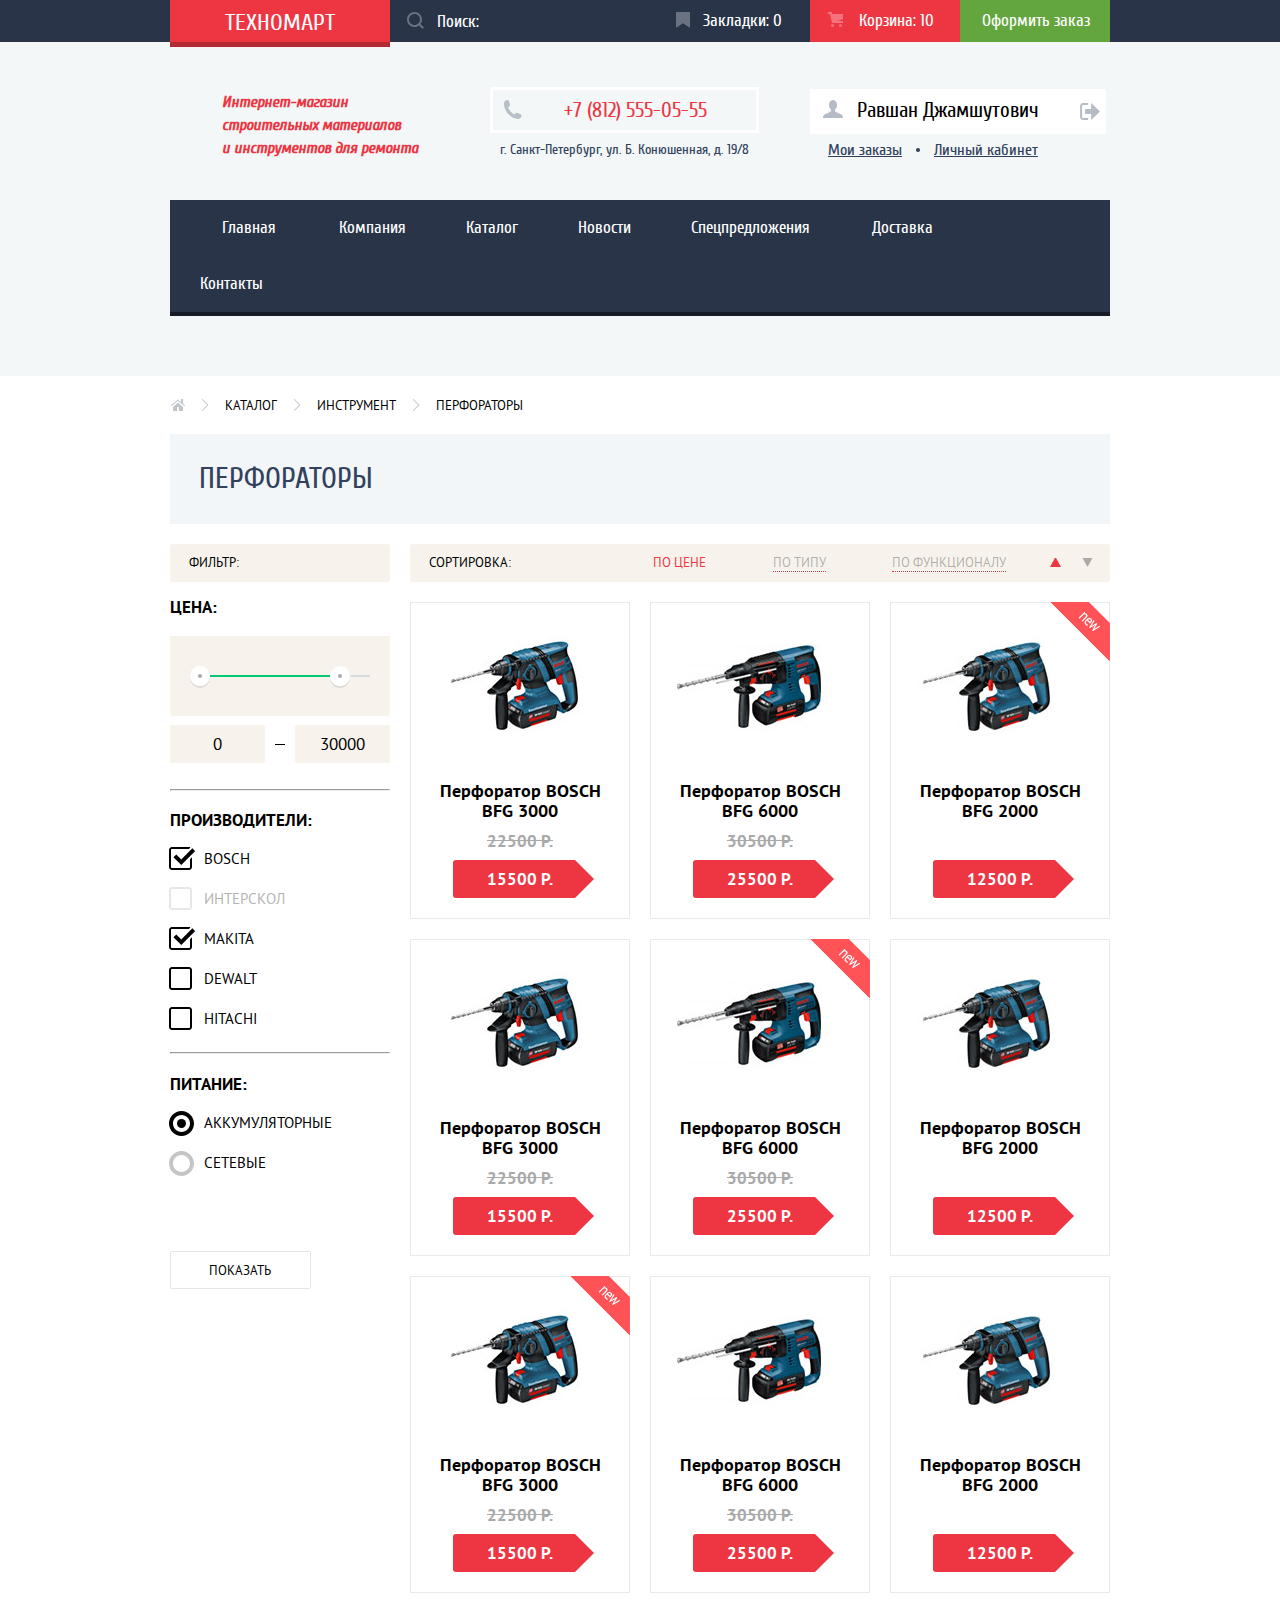
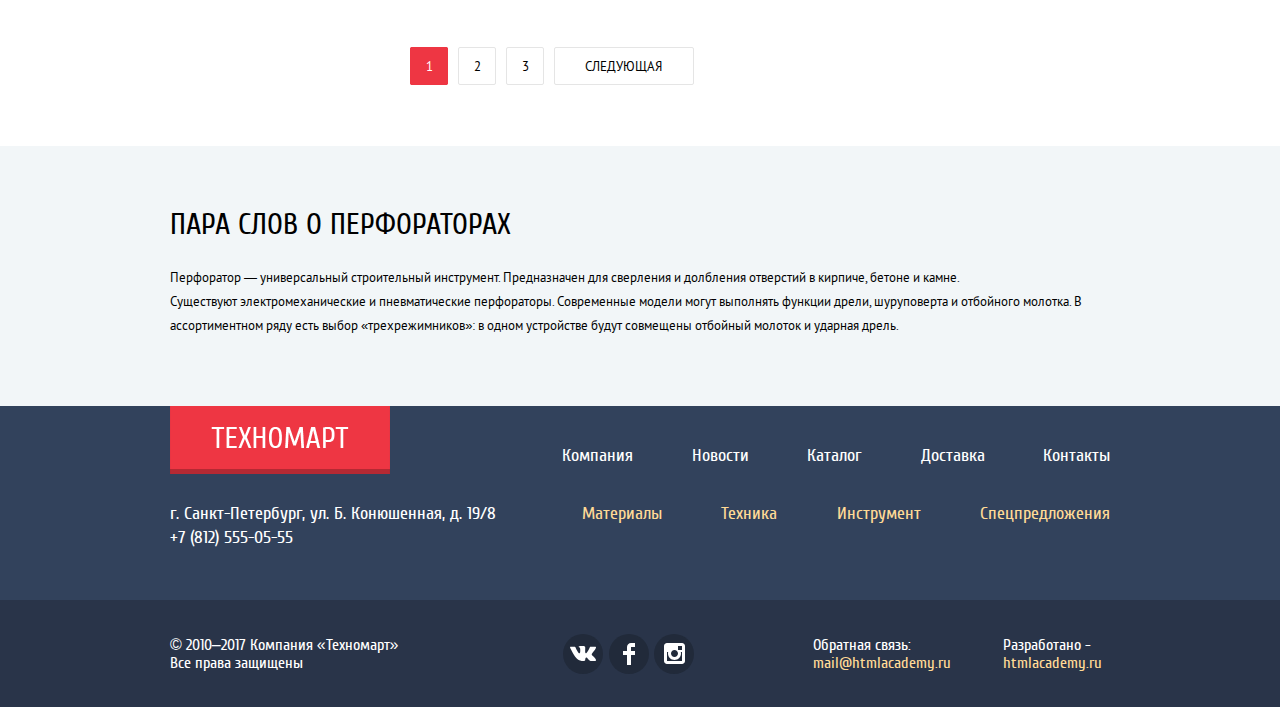
==== catalog.html @ 49e901de "Fonts" ====
<!DOCTYPE html>
<html lang="ru">
<head>
  <meta charset="utf-8">
  <title>HTML Academy: Техномарт</title>
  <!--<link href="https://fonts.googleapis.com/css?family=Cuprum:400,400i,700|PT+Sans:400,700&amp;subset=cyrillic" rel="stylesheet">-->
  <link rel="stylesheet" href="css/normalize.css">
  <link rel="stylesheet" href="css/style.css">
</head>
<body>
  <header class="main-header main-header-catalog">
    <div class="header-top">
      <div class="container">
        <div class="logo-search-block">
          <a href="index.html" class="main-header-logo"><p>Техномарт</p></a>
          <form class="search" action="https://echo.htmlacademy.ru" method="get">
            <input type="search" id="search-field" name="search-field" placeholder="Поиск:">
          </form>
        </div>
        <ul class="header-top-right-side">
          <li><a class="header-favorite header-favorite-catalog" href="#">Закладки: 0</a></li>
          <li><a class="header-cart header-cart-catalog" href="#">Корзина: 10</a></li>
          <li><a class="header-order" href="#">Оформить заказ</a></li>
        </ul>
      </div>
    </div>
    <div class="header-middle">
      <h1>Интернет-магазин<br> строительных материалов<br> и инструментов для ремонта</h1>
      <div class="contacts contacts-catalog">
        <p class="phone-number"><a href="tel:+78125550555" title="Позвонить нам">+7 (812) 555-05-55</a></p>
        <p class="adress">г. Санкт-Петербург, ул. Б. Конюшенная, д. 19/8</p>
      </div>
      <div class="authorized-user-name">
        <p class="user-name">
          <a href="#">Равшан Джамшутович</a>
          <a href="#" class="user-exit" aria-label="Выход"></a>
        </p>
        <ul class="user-navigation-catalog">
          <li class="my-orders"><a href="#">Мои заказы</a></li>
          <li class="personal-account"><a href="#">Личный кабинет</a></li>
        </ul>
      </div>
    </div>
    <nav class="main-navigation">
      <ul class="site-navigation">
        <li><a href="#">Главная</a></li>
        <li><a href="#">Компания</a></li>
        <li><a href="#">Каталог</a></li>
        <li><a href="#">Новости</a></li>
        <li><a href="#">Спецпредложения</a></li>
        <li><a href="#">Доставка</a></li>
        <li><a href="#">Контакты</a></li>
      </ul>
    </nav>
  </header>
  <main>
    <div class="container">
      <ul class="breadcrumbs">
        <li class="breadcrumb-item"><a class="breadcrumb-main" href="index.html" aria-label="Главная страница"></a></li>
        <li class="breadcrumb-item"><a href="#">Каталог</a></li>
        <li class="breadcrumb-item"><a href="#">Инструмент</a></li>
        <li class="breadcrumb-current">Перфораторы</li>
      </ul>
      <div class="catalog-header">
        <h2 class="h2-catalog">Перфораторы</h2>
      </div>
      <div class="catalog-columns">
        <section class="filters">
          <div class="h3-filter">
            <h3>Фильтр:</h3>
          </div>
          <form class="filter" method="get" action="https://echo.htmlacademy.ru">
            <fieldset class="price">
              <legend class="price-legend">Цена:</legend>
              <div class="price-range">
                <div class="round-button left-round-button"></div>
                <div class="green-line"></div>
                <div class="round-button right-round-button"></div>
                <div class="grey-line"></div>
              </div>
              <div class="min-max-numbers">
                <div class="min-value"><input type="number" value="0"></div>
                <div class="dash"></div>
                <div class="max-value"><input type="number" value="30000"></div>
              </div>
            </fieldset>
            <hr>
            <fieldset class="producers-filter">
              <legend class="producers-legend">Производители:</legend>
              <ul>
                <li class="filter-option">
                  <input class="visually-hidden filter-input filter-input-checkbox" type="checkbox" name="bosch" id="filter-bosch" checked>
                  <label for="filter-bosch">BOSCH</label>
                </li>
                <li class="filter-option">
                  <input class="visually-hidden filter-input filter-input-checkbox" type="checkbox" name="interskol" id="filter-interskol" disabled>
                  <label for="filter-interskol">ИНТЕРСКОЛ</label>
                </li>
                <li class="filter-option">
                  <input class="visually-hidden filter-input filter-input-checkbox" type="checkbox" name="makita" id="filter-makita" checked>
                  <label for="filter-makita">MAKIta</label>
                </li>
                <li class="filter-option">
                  <input class="visually-hidden filter-input filter-input-checkbox" type="checkbox" name="dewalt" id="filter-dewalt">
                  <label for="filter-dewalt">Dewalt</label>
                </li>
                <li class="filter-option">
                  <input class="visually-hidden filter-input filter-input-checkbox" type="checkbox" name="hitachi" id="filter-hitachi">
                  <label for="filter-hitachi">Hitachi</label>
                </li>
              </ul>
            </fieldset>
            <hr>
            <fieldset class="charging-type">
              <legend class="charging-legend">Питание:</legend>
              <ul>
                <li class="filter-option">
                  <input class="visually-hidden filter-input filter-input-radio" type="radio" name="charging-type-group" value="accumulator" id="filter-accumulator" checked>
                  <label for="filter-accumulator">Аккумуляторные</label>
                </li>
                <li class="filter-option">
                  <input class="visually-hidden filter-input filter-input-radio" type="radio" name="charging-type-group" value="electronetwork" id="filter-electronetwork">
                  <label for="filter-electronetwork">Сетевые</label>
                </li>
              </ul>
            </fieldset>
            <button type="submit" class="filter-button">Показать</button>
          </form>
        </section>
        <section class="catalog-catalog">
          <h2 class="visually-hidden">Каталог перфораторов</h2>
          <div class="sort">
            <p>Сортировка:</p>
            <ul class="sort-list">
              <li class="red"><a href=""> По цене</a></li>
              <li class="underline type"><a href="">По типу</a></li>
              <li class="underline"><a href="">По функционалу</a></li>
            </ul>
            <ul class="dir-icons">
              <li><a class="icon-up-dir" href="" aria-label="Сортировать по возрастанию"></a></li>
              <li><a class="icon-down-dir" href="" aria-label="Сортировать по убыванию"></a></li>
            </ul>
          </div>
          <div class="catalog-list">
            <div class="catalog-item">
              <div class="actions">
                <a href="" class="buy">Купить</a>
                <a href="" class="bookmark">В закладки</a>
              </div>
              <div class="catalog-item-image"><img src="img/perforator-3000.jpg" alt="Перфоратор BOSCH BFG 3000" width="217" height="164"></div>
              <div class="catalog-item-title">Перфоратор BOSCH BFG 3000</div>
              <div class="price  old-price">22500 Р.</div>
              <div class="price new-price">15500 Р.</div>
            </div>
            <div class="catalog-item">
              <div class="actions">
                <a href="" class="buy">Купить</a>
                <a href="" class="bookmark">В закладки</a>
              </div>
              <div class="catalog-item-image"><img src="img/perforator-6000.jpg" alt="Перфоратор BOSCH BFG 6000" width="217" height="164"></div>
              <div class="catalog-item-title">Перфоратор BOSCH BFG 6000</div>
              <div class="price old-price">30500 P.</div>
              <div class="price new-price">25500 P.</div>
            </div>
            <div class="catalog-item catalog-item-new">
              <div class="actions">
                <a href="" class="buy">Купить</a>
                <a href="" class="bookmark">В закладки</a>
              </div>
              <div class="catalog-item-image"><img src="img/perforator-2000.jpg" alt="Перфоратор BOSCH BFG 2000" width="217" height="164"></div>
              <div class="catalog-item-title">Перфоратор BOSCH BFG 2000</div>
              <div class="price old-price"></div>
              <div class="price new-price">12500 P.</div>
            </div>
            <div class="catalog-item">
              <div class="actions">
                <a href="" class="buy">Купить</a>
                <a href="" class="bookmark">В закладки</a>
              </div>
              <div class="catalog-item-image"><img src="img/perforator-3000.jpg" alt="Перфоратор BOSCH BFG 3000" width="217" height="164"></div>
              <div class="catalog-item-title">Перфоратор BOSCH BFG 3000</div>
              <div class="price  old-price">22500 Р.</div>
              <div class="price new-price">15500 Р.</div>
            </div>
            <div class="catalog-item catalog-item-new">
              <div class="actions">
                <a href="" class="buy">Купить</a>
                <a href="" class="bookmark">В закладки</a>
              </div>
              <div class="catalog-item-image"><img src="img/perforator-6000.jpg" alt="Перфоратор BOSCH BFG 6000" width="217" height="164"></div>
              <div class="catalog-item-title">Перфоратор BOSCH BFG 6000</div>
              <div class="price old-price">30500 P.</div>
              <div class="price new-price">25500 P.</div>
            </div>
            <div class="catalog-item">
              <div class="actions">
                <a href="" class="buy">Купить</a>
                <a href="" class="bookmark">В закладки</a>
              </div>
              <div class="catalog-item-image"><img src="img/perforator-2000.jpg" alt="Перфоратор BOSCH BFG 2000" width="217" height="164"></div>
              <div class="catalog-item-title">Перфоратор BOSCH BFG 2000</div>
              <div class="price old-price"></div>
              <div class="price new-price">12500 P.</div>
            </div>
            <div class="catalog-item catalog-item-new">
              <div class="actions">
                <a href="" class="buy">Купить</a>
                <a href="" class="bookmark">В закладки</a>
              </div>
              <div class="catalog-item-image"><img src="img/perforator-3000.jpg" alt="Перфоратор BOSCH BFG 3000" width="217" height="164"></div>
              <div class="catalog-item-title">Перфоратор BOSCH BFG 3000</div>
              <div class="price  old-price">22500 Р.</div>
              <div class="price new-price">15500 Р.</div>
            </div>
            <div class="catalog-item">
              <div class="actions">
                <a href="" class="buy">Купить</a>
                <a href="" class="bookmark">В закладки</a>
              </div>
              <div class="catalog-item-image"><img src="img/perforator-6000.jpg" alt="Перфоратор BOSCH BFG 6000" width="217" height="164"></div>
              <div class="catalog-item-title">Перфоратор BOSCH BFG 6000</div>
              <div class="price old-price">30500 P.</div>
              <div class="price new-price">25500 P.</div>
            </div>
            <div class="catalog-item">
              <div class="actions">
                <a href="" class="buy">Купить</a>
                <a href="" class="bookmark">В закладки</a>
              </div>
              <div class="catalog-item-image"><img src="img/perforator-2000.jpg" alt="Перфоратор BOSCH BFG 2000" width="217" height="164"></div>
              <div class="catalog-item-title">Перфоратор BOSCH BFG 2000</div>
              <div class="price old-price"></div>
              <div class="price new-price">12500 P.</div>
            </div>
          </div>
          <div class="pagination">
            <ul class="pagination-list">
              <li class="pagination-item pagination-item-current" aria-label="Страница 1"><a href="#">1</a></li>
              <li class="pagination-item"><a href="#" aria-label="Страница 2">2</a></li>
              <li class="pagination-item"><a href="#" aria-label="Страница 3">3</a></li>
              <li class="pagination-item following-page"><a href="#" aria-label="Следующая страница">Следующая</a></li>
            </ul>
          </div>
        </section>
      </div>
    </div>
    <section class="category-info">
      <div class="container">
        <h2>Пара слов о перфораторах</h2>
        <p>Перфоратор — универсальный строительный инструмент. Предназначен для сверления и долбления отверстий в кирпиче, бетоне и камне.<br>
          Существуют электромеханические и пневматические перфораторы. Современные модели могут выполнять функции дрели, шуруповерта и отбойного молотка. В<br> ассортиментном ряду есть выбор «трехрежимников»: в одном устройстве будут совмещены отбойный молоток и ударная дрель.</p>
        </div>
      </section>
    </main>
    <footer class="main-footer">
      <div class="footer-top">
        <div class="container">
          <a href="index.html" class="footer-logo"><img src="img/logo-footer.png" alt="Инструменты Техномарт" width="220" height="68"></a>
          <ul class="footer-nav-white">
            <li><a href="#">Компания</a></li>
            <li><a href="#">Новости</a></li>
            <li><a href="#">Каталог</a></li>
            <li><a href="#">Доставка</a></li>
            <li><a href="#">Контакты</a></li>
          </ul>
        </div>
      </div>
      <div class="footer-middle">
        <div class="container">
          <div class="footer-contacts">
            <p>г. Санкт-Петербург, ул. Б. Конюшенная, д. 19/8<br>
              <a href="tel:+78125550555" title="Позвонить нам">+7 (812) 555-05-55</a></p>
            </div>
            <ul class="footer-nav-yellow">
              <li><a href="#">Материалы</a></li>
              <li><a href="#">Техника</a></li>
              <li><a href="#">Инструмент</a></li>
              <li><a href="#">Спецпредложения</a></li>
            </ul>
          </div>
        </div>
        <div class="footer-bottom">
          <div class="container">
            <p class="copyright">© 2010–2017 Компания «Техномарт»<br>
          Все права защищены</p>
          <div class="footer-social">
            <ul>
              <li>
                <a class="social-btn social-btn-vk" href="#" aria-label="Вконтакте"><span class="visually-hidden">Вконтакте</span>
                  <svg version="1.1" xmlns="http://www.w3.org/2000/svg" xmlns:xlink="http://www.w3.org/1999/xlink" x="0px" y="0px"
                width="26px" height="15px" viewBox="0 0 26 15" enable-background="new 0 0 26 15" xml:space="preserve">
                <path fill="#FFFFFF" d="M16.138,11.51c0.956-0.309,2.18,2.04,3.483,2.939c0.978,0.681,1.727,0.534,1.727,0.534l3.473-0.05
                c0,0,1.815-0.112,0.957-1.554c-0.071-0.12-0.503-1.069-2.585-3.022c-2.177-2.043-1.882-1.712,0.739-5.244
                c1.597-2.153,2.236-3.468,2.036-4.028c-0.192-0.539-1.365-0.399-1.365-0.399L20.69,0.713c-0.381,0.001-0.704,0.119-0.851,0.515
                c-0.003,0.004-0.621,1.666-1.445,3.079c-1.741,2.989-2.436,3.148-2.724,2.961c-0.661-0.433-0.494-1.737-0.494-2.664
                c0-2.897,0.432-4.105-0.846-4.417c-0.427-0.104-0.739-0.172-1.828-0.182c-1.392-0.021-2.574,0-3.244,0.329
                c-0.445,0.223-0.786,0.712-0.579,0.74c0.26,0.035,0.843,0.16,1.155,0.586c0.401,0.552,0.389,1.789,0.389,1.789
                s0.229,3.411-0.54,3.834c-0.528,0.29-1.25-0.302-2.803-3.016C6.087,2.879,5.488,1.345,5.488,1.345S5.372,1.06,5.162,0.904
                C4.912,0.719,4.562,0.66,4.562,0.66L0.848,0.684c0,0-0.558,0.016-0.763,0.262C-0.097,1.164,0.07,1.614,0.07,1.614
                s2.909,6.881,6.203,10.347c3.02,3.182,6.452,2.971,6.452,2.971h1.555c0,0,0.469-0.054,0.709-0.312
                c0.224-0.24,0.214-0.691,0.214-0.691S15.172,11.82,16.138,11.51z"/>
              </svg>
            </a>
          </li>
          <li>
            <a class="social-btn social-btn-fb" href="#" aria-label="Фейсбук"><span class="visually-hidden">Фейсбук</span><svg version="1.1" xmlns="http://www.w3.org/2000/svg" xmlns:xlink="http://www.w3.org/1999/xlink" x="0px" y="0px"
                width="12px" height="22px" viewBox="0 0 12 22" enable-background="new 0 0 12 22" xml:space="preserve">
                <path fill="#FFFFFF" d="M12,4V0H8C5.791,0,4,1.791,4,4v4H0v4h4v10h4V12h4V8H8V4H12z"/>
              </svg>
            </a>
          </li>
          <li>
            <a class="social-btn social-btn-in" href="#" aria-label="Инстаграм"><span class="visually-hidden">Инстаграм</span>
              <svg version="1.1" xmlns="http://www.w3.org/2000/svg" xmlns:xlink="http://www.w3.org/1999/xlink" x="0px" y="0px"
                width="21px" height="21px" viewBox="0 0 21 21" enable-background="new 0 0 21 21" xml:space="preserve">
                <path fill="#FFFFFF" d="M18,0H3C1.35,0,0,1.35,0,3v15c0,1.65,1.35,3,3,3h15c1.65,0,3-1.35,3-3V3C21,1.35,19.65,0,18,0z M10.5,7
                c1.93,0,3.5,1.57,3.5,3.5S12.43,14,10.5,14S7,12.43,7,10.5S8.57,7,10.5,7z M18,18H3V9h1.181C4.067,9.482,4,9.983,4,10.5
                c0,3.59,2.91,6.5,6.5,6.5s6.5-2.91,6.5-6.5c0-0.517-0.066-1.018-0.181-1.5H18V18z M18,7h-4V3h4V7z"/>
              </svg>
            </a>
          </li>
        </ul>
      </div>
      <div class="footer-feedback">Обратная связь: <br>
        <a class="footer-email" href="mailto:mail@htmlacademy.ru">mail@htmlacademy.ru</a>
      </div>
      <div>Разработано - <br>
        <a class="footer-developer" href="https://htmlacademy.ru/intensive/htmlcss">htmlacademy.ru</a>
      </div>
    </div>
  </div>
</footer>
<section class="modal modal-add-to-cart">
  <div class="modal-add-to-cart-text">
    <p>Товар добавлен в корзину!</p>
  </div>
  <div class="modal-buttons">
    <div class="container">
      <a href="cart.html" class="button">Оформить заказ</a>
      <button type="button">Продолжить покупки</button>
    </div>
  </div>
  <button class="modal-close" type="button" aria-label="Закрыть"></button>
</section>
<script src="js/script.js"></script>
</body>
</html>
---- css/style.css ----
@font-face {
  font-family: "Cuprum";
  src:  local("Cuprum") local("Cuprum Regular"),
        url("../fonts/ttf/Cuprum-Regular.ttf") format("truetype"),
        url("../fonts/woff2/cuprum.woff2") format("woff2"),
        url("../fonts/woff/cuprum.woff") format("woff");
  font-style: normal;
  font-weight: 400;
}

@font-face {
  font-family: "Cuprum";
  src: local("Cuprum"), local("Cuprum Italic"),
        url("../fonts/ttf/Cuprum-Italic.ttf") format("truetype"),
        url("../fonts/woff2/cuprumitalic.woff2") format("woff2"),
        url("../fonts/woff/cuprumitalic.woff") format("woff");
  font-style: italic;
  font-weight: 400;
}

@font-face {
  font-family: "Cuprum";
  src: local("Cuprum"), local("Cuprum Bold"),
        url("../fonts/ttf/Cuprum-Bold.ttf") format("truetype"),
        url("../fonts/woff2/cuprumbold.woff2") format("woff2"),
        url("../fonts/woff/cuprumbold.woff") format("woff");
  font-style: normal;
  font-weight: 700;
}

@font-face {
  font-family: "PT Sans";
  src: local("PT Sans"), local("PT Sans Regular"),
        url("../fonts/ttf/PTSans-Regular.ttf") format("truetype"),
        url("../fonts/woff2/ptsans.woff2") format("woff2"),
        url("../fonts/woff/ptsans.woff") format("woff");
  font-style: normal;
  font-weight: 400;
}

@font-face {
  font-family: "PT Sans";
  src: local("PT Sans"), local("PT Sans Bold"),
        url("../fonts/ttf/PTSans-Bold.ttf") format("truetype"),
        url("../fonts/woff2/ptsansbold.woff2") format("woff2"),
        url("../fonts/woff/ptsansbold.woff") format("woff");
  font-style: normal;
  font-weight: 700;
}

body {
  font-family: "Cuprum", "PT Sans", "Arial", sans-serif;
  font-size: 17px;
  line-height: 18px;
  font-weight: 400;
  color: #ffffff;

  background-color: #ffffff;
  margin: 0;
  padding: 0;
}

a {
  text-decoration: none;
}

img {
  max-width: 100%;
  height: auto;
}

.visually-hidden:not(:focus):not(:active),
input[type="checkbox"].visually-hidden,
input[type="radio"].visually-hidden {
  position: absolute;

  width: 1px;
  height: 1px;
  margin: -1px;
  border: 0;
  padding: 0;

  white-space: nowrap;

  -webkit-clip-path: inset(100%);

          clip-path: inset(100%);
  clip: rect(0 0 0 0);
  overflow: hidden;
}

.container {
  margin: 0 auto;
  padding: 0 10px;
  width: 940px;
}

/* Шапка сайта */

.main-header {
  display: -webkit-box;
  display: -ms-flexbox;
  display: flex;
  -webkit-box-orient: vertical;
  -webkit-box-direction: normal;
      -ms-flex-direction: column;
          flex-direction: column;
  -webkit-box-align: center;
      -ms-flex-align: center;
          align-items: center;

  background-color: rgb(243, 247, 248);
  margin-bottom: 59px;
  min-height: 320px;
}

/* Верхний блок шапки сайта */

.header-top {
  line-height: 18px;

  background-color: #293449;
  width: 100%;
  height: 42px;
}

.header-top .container {
  display: -webkit-box;
  display: -ms-flexbox;
  display: flex;
  -webkit-box-pack: justify;
      -ms-flex-pack: justify;
          justify-content: space-between;
}

.logo-search-block {
  display: -webkit-box;
  display: -ms-flexbox;
  display: flex;
  -ms-flex-wrap: wrap;
      flex-wrap: wrap;
  -webkit-box-pack: start;
      -ms-flex-pack: start;
          justify-content: flex-start;
}

.header-top a {
  color: inherit;

  padding: 0;
  margin: 0;
}

.main-header-logo p {
  display: block;
  vertical-align: middle;
  text-align: center;

  font-size: 24px;
  line-height: 24px;
  text-transform: uppercase;

  background-color: #ee3643;
  border-bottom: 5px solid #b52933;
  margin: 0;
  padding: 0;
  padding-top: 11px;
  width: 220px;
  height: 31px;
}

.search {
  position: relative;

  height: 42px;
}

.search input {
  background-color: transparent;
  width: 267px;
  height: 42px;
  padding-left: 47px;
  border: none;
}

.search input:focus {
  background-color:  #ffffff;
}

.search input::-webkit-input-placeholder {
  font: inherit;
  color: #ffffff;
}

.search input:-ms-input-placeholder {
  font: inherit;
  color: #ffffff;
}

.search input::-ms-input-placeholder {
  font: inherit;
  color: #ffffff;
}

.search input::placeholder {
  font: inherit;
  color: #ffffff;
}

.search input:focus::-webkit-input-placeholder {
  font: inherit;
  color: #000000;
}

.search input:focus:-ms-input-placeholder {
  font: inherit;
  color: #000000;
}

.search input:focus::-ms-input-placeholder {
  font: inherit;
  color: #000000;
}

.search input:focus::placeholder {
  font: inherit;
  color: #000000;
}


.search::before {
  position: absolute;
  content: "";
  top: 12px;
  left: 17px;
  width: 18px;
  height: 18px;
  background-image: url("../img/icon-search-white.svg");
  background-repeat: no-repeat;
  background-position: 0 0;
  opacity: 0.3;
}

.search:hover {
  background-color: #212a3a;
}

.search:hover::before {
  opacity: 1;
}


.search:active::before,
.search:focus::before {
  background-image: url("../img/icon-search-red.svg");
}

.search:active,
.search:focus {
  background-color: #ffffff;
}

.header-top-right-side {
  display: -webkit-box;
  display: -ms-flexbox;
  display: flex;
  -ms-flex-wrap: wrap;
      flex-wrap: wrap;
  -webkit-box-pack: end;
      -ms-flex-pack: end;
          justify-content: flex-end;

  margin: 0;
  padding: 0;
  list-style: none;
}

.header-favorite:hover,
.header-favorite:focus,
.header-cart:hover,
.header-cart:focus {
  background-color: #212a3a;
}

.header-favorite:active,
.header-cart:active {
  background-color: #161d29;
  color: rgba(255, 255, 255, 0.6);
}


.header-top-right-side .header-favorite,
.header-top-right-side .header-cart {
  display: block;
  vertical-align: middle;

  color: #ffffff;

  padding-left: 42px;
  padding-right: 33px;
  padding-top: 12px;
  padding-bottom: 12px;
  background-repeat: no-repeat;
}

.header-favorite {
  background-image: url("../img/icon-bookmark1-grey.svg");
  background-position: 15px 12px;
}

.header-cart {
  background-image: url("../img/icon-cart-grey.svg");
  background-position: 13px 12px;
}

.header-favorite:hover,
.header-favorite:focus {
  background-image: url("../img/icon-bookmark1.svg");
}

.header-cart:hover,
.header-cart:focus {
  background-image: url("../img/icon-cart-white.svg");
}

.header-favorite:active,
.header-cart:active {
  opacity: 0.3;
}

/* Клавиша Корзина на сранице Каталога */

.header-top-right-side .header-cart-catalog {
  background-color: #ee3643;
  padding-left: 49px;
  padding-right: 26px;
  background-image: url("../img/icon-cart-catalog.svg");
  background-position: 18px 12px;
}

.header-top-right-side .header-favorite-catalog {
  padding-left: 40px;
  padding-right: 28px;
  background-position: 13px 12px;
}

.header-top-right-side .header-order {
  display: block;
  vertical-align: middle;

  background-color: #63a63e;
  padding-left: 22px;
  padding-right: 20px;
  padding-top: 12px;
  padding-bottom: 12px;
}

.header-order:hover,
.header-order:focus {
  background-color: #5fbb2d;
}

.header-order:active {
  background-color: #518534;
  color: rgba(255, 255, 255, 0.51);
}

/* Средний блок шапки сайта */

.header-middle {
  width: 940px;
  min-height: 158px;
  display: -webkit-box;
  display: -ms-flexbox;
  display: flex;
}

h1 {
  font-size: 16px;
  line-height: 23px;
  font-style: italic;
  color: #ee3643;

  margin-left: 52px;
  margin-right: auto;
  margin-top: 49px;
}

.contacts {
  margin-left: 13px;
  margin-right: auto;
  margin-top: 41px;
}

.contacts-catalog {
  margin-left: 21px;
}

.contacts .phone-number {
  position: relative;
}

.contacts .phone-number::before {
  position: absolute;
  content: "";
  left: 13px;
  width: 20px;
  height: 20px;
  background-image: url("../img/icon-phone.svg");
  background-repeat: no-repeat;
  background-position: 0 0;
}

.contacts .phone-number a {
  font-size: 21px;
  line-height: 21px;
  color: #ee3643;

  padding: 8px 49px 8px 71px;
  border: 3px solid #ffffff;
}

.contacts .adress {
  font-size: 14px;
  line-height: 24px;
  color: #32425c;
  text-align: center;
}

.user-name {
  position: relative;
  display: -webkit-box;
  display: -ms-flexbox;
  display: flex;
  -webkit-box-pack: start;
      -ms-flex-pack: start;
          justify-content: flex-start;

  width: 300px;
  min-height: 45px;
}

.user-name::before {
  position: absolute;
  content: "";
  top: 11px;
  left: 13px;
  width: 20px;
  height: 20px;
  background-image: url("../img/icon-user.svg");
  background-repeat: no-repeat;
  background-position: 0 0;
  opacity: 0.35;
}

.user-exit a {
  background-color: #ffffff;
  padding-right: 10px;
}

.user-exit::after {
  position: absolute;
  content: "";
  right: 10px;
  top: 14px;
  width: 21px;
  height: 20px;
  background-image: url("../img/icon-logout.svg");
  background-repeat: no-repeat;
  background-position: 0 0;
  opacity: 0.35;
}

.user-name:hover::before,
.user-exit:hover::after,
.user-name:focus::before,
.user-exit:focus::after {
  opacity: 1;
}

.user-name:active::before,
.user-exit:active::after {
  opacity: 0.35;
}

.user-name a {
  font-size: 21px;
  line-height: 21px;
  color: #000000;

  background-color: #ffffff;
  padding-left: 47px;
  padding-top: 11px;
  padding-bottom: 11px;
  padding-right: 10px;
}

.user-name a:active {
  color: rgba(0, 0, 0, 0.3);
}

.user-navigation-catalog {
  display: -webkit-box;
  display: -ms-flexbox;
  display: flex;
  -ms-flex-wrap: wrap;
      flex-wrap: wrap;

  margin-left: -22px;
}

.my-orders {
  position: relative;
}

.my-orders a {
  margin-right: 32px;
}

.my-orders::after {
  position: absolute;
  content: "";
  right: 14px;
  top: 7px;
  width: 4px;
  height: 4px;
  background-color: #32425c;
  border-radius: 50%;
}

.user-navigation {
  display: -webkit-box;
  display: -ms-flexbox;
  display: flex;
  -ms-flex-wrap: wrap;
      flex-wrap: wrap;

  margin: 0;
  margin-top: 57px;
  padding: 0;
}

.user-navigation a {
  font-size: 21px;
  line-height: 21px;
  color: #000000;

  background-color: #ffffff;
  padding: 11px 25px;
  margin-left: 10px;
}

.user-navigation a:hover,
.user-navigation a:focus {
  color: #ee3643;
}

.user-navigation a:active {
  color: rgba(0, 0, 0, 0.3);
}

.user-navigation .login-link-icon {
  position: relative;
}

.user-navigation .login-link-icon a::before {
  position: absolute;
  content: "";
  left: 25px;
  top: 2px;
  width: 20px;
  height: 20px;
  background-image: url("../img/icon-login.svg");
  background-repeat: no-repeat;
  background-position: 0 0;
  opacity: 0.3;
}

.user-navigation .login-link-icon a:hover::before,
.user-navigation .login-link-icon a:focus::before {
  opacity: 1;
}

.user-navigation .login-link-icon a:active::before {
  opacity: 0.3;
}

.user-navigation .login-link {
  padding-left: 48px;
}

.authorized-user-name {
  margin-top: 30px;
}

.user-navigation-catalog {
  margin: 0;
  padding: 0;
  margin-left: 18px;
  margin-top: -10px;
}

.user-navigation-catalog a {
  font-size: 16px;
  line-height: 18px;
  color: #32425c;
  text-decoration: underline;
}

.user-navigation-catalog a:hover,
.user-navigation-catalog a:focus {
  color: #ee3643;
}

.user-navigation-catalog a:active {
  color: #32425c;
  opacity: 0.3;
}

/* Навигация в шапке сайта */

.main-navigation {
  background-color: #293449;
  min-height: 55px;
  margin-bottom: 60px;
  border-bottom: 4px solid #161d29;
}

.user-navigation-catalog,
.user-navigation,
.site-navigation,
.breadcrumbs,
.producers-filter ul,
.sort ul,
.charging-type ul,
.pagination-list {
  list-style: none;
}

.site-navigation {
  display: -webkit-box;
  display: -ms-flexbox;
  display: flex;
  -ms-flex-wrap: wrap;
      flex-wrap: wrap;
  -webkit-box-align: center;
      -ms-flex-align: center;
          align-items: center;

  margin: 0;
  padding: 0;
  width: 940px;
}

.site-navigation a {
  display: block;
  vertical-align: middle;

  color: inherit;

  padding: 19px 30px;
}

.site-navigation li:first-of-type a {
  padding-left: 52px;
}

.site-navigation li:nth-of-type(2) a {
  padding-left: 33px;
}

.site-navigation li:nth-of-type(6) a {
  padding-left: 32px;
}

.site-navigation li:last-of-type a {
  padding-right: 55px;
}

.site-navigation a:hover,
.site-navigation a:focus {
  background-color: #161d29;
}

.site-navigation a:active {
  color: rgba(255, 255, 255, 0.50);

  background-color: #1d2739;
}

/* Главная страница */

.main-index {
  display: -webkit-box;
  display: -ms-flexbox;
  display: flex;
  -webkit-box-orient: vertical;
  -webkit-box-direction: normal;
      -ms-flex-direction: column;
          flex-direction: column;
  -webkit-box-align: center;
      -ms-flex-align: center;
          align-items: center;

  width: 100%;
}

/* Промо блок на Главной странице */

.promo-block {
  width: 940px;
  min-height: 410px;
  margin-bottom: 34px;
}

.promo {
  position: relative;
  display: -webkit-box;
  display: -ms-flexbox;
  display: flex;
  -webkit-box-orient: vertical;
  -webkit-box-direction: normal;
      -ms-flex-direction: column;
          flex-direction: column;
  -webkit-box-pack: start;
      -ms-flex-pack: start;
          justify-content: flex-start;
  -webkit-box-align: start;
      -ms-flex-align: start;
          align-items: flex-start;

  width: 300px;
  height: 123px;
  margin-bottom: 20px;
}

.promo span {
  font-size: 24px;
  line-height: 30px;
  font-weight: bold;

  margin-left: 22px;
  margin-top: 22px;
  margin-bottom: 12px;
}

.promo a {
  display: block;

  font-size: 14px;
  line-height: 18px;
  color: inherit;
  text-transform: uppercase;

  background-color: rgba(0, 0, 0, 0.1);
  border-radius: 2px;
  width: 135px;
  min-height: 28px;
  text-align: center;
  padding-top: 10px;
  margin-left: 24px;
}

.promo a:hover,
.promo a:focus {
  background-color: rgba(0, 0, 0, 0.2);
}

.promo a:active {
  background-color: rgba(0, 0, 0, 0.3);
}

.promo-upper-row,
.promo-bottom-row  {
  display: -webkit-box;
  display: -ms-flexbox;
  display: flex;
  -webkit-box-pack: justify;
      -ms-flex-pack: justify;
          justify-content: space-between;
}

.promo-right-side {
  -webkit-box-ordinal-group: 3;
      -ms-flex-order: 2;
          order: 2;

  margin-left: 20px;
}

.promo-materials {
  background-color: #ffbf47;
}

.promo-materials::before {
  position: absolute;
  content: "";
  top: 0px;
  right: 0px;
  width: 60px;
  height: 59px;
  background-image: url("../img/new-flag.png");
  background-repeat: no-repeat;
  background-position: 0 0;
}

.promo-materials::after {
  position: absolute;
  content: "";
  top: 31px;
  right: 40px;
  width: 47px;
  height: 70px;
  background-image: url("../img/icon-materials.svg");
  background-repeat: no-repeat;
  background-position: 0 0;
}

.promo-instruments {
  background-color: #3bbce3;
}

.promo-instruments::after {
  position: absolute;
  content: "";
  top: 33px;
  right: 26px;
  width: 77px;
  height: 63px;
  background-image: url("../img/icon-instruments.svg");
  background-repeat: no-repeat;
  background-position: 0 0;
}

.promo-machines {
  background-color: #dc91d8;
}

.promo-machines::after {
  position: absolute;
  content: "";
  top: 31px;
  right: 29px;
  width: 80px;
  height: 64px;
  background-image: url("../img/icon-machine.svg");
  background-repeat: no-repeat;
  background-position: 0 0;
}

.promo-discount {
  background-color: #8ed78f;
}

.promo-discount::after {
  position: absolute;
  content: "";
  top: 26px;
  right: 43px;
  width: 61px;
  height: 75px;
  background-image: url("../img/icon-discount.svg");
  background-repeat: no-repeat;
  background-position: 0 0;
}

.promo-delivery {
  background-color: #ffc047;
}

.promo-delivery::after {
  position: absolute;
  content: "";
  top: 32px;
  right: 29px;
  width: 80px;
  height: 65px;
  background-image: url("../img/icon-delivery.svg");
  background-repeat: no-repeat;
  background-position: 0 0;
}

.button {
  display: -webkit-box;
  display: -ms-flexbox;
  display: flex;
  -webkit-box-align: center;
      -ms-flex-align: center;
          align-items: center;
  -webkit-box-pack: center;
      -ms-flex-pack: center;
          justify-content: center;

  font-size: 14px;
  line-height: 18px;
  color: inherit;
  text-transform: uppercase;

  height: 38px;
  background-color: #ee3643;
  border-radius: 3px;
  cursor: pointer;
}

.button:hover,
.button:focus {
  background-color: #ca2c37;
}

.button:active {
  background-color: #ba2732;
}

.slider-inner {
  overflow: hidden;
}

.sliders-sliders {
 width: 200%;
}

.slide {
  position: relative;
  float: left;

  width: 620px;
  height: 266px;
  background-color: #685c53;
}

.icon-slider-left,
.icon-slider-right {
  position: absolute;
  content: "";
  width: 6px;
  height: 6px;
  background-color: #ffffff;
  border-radius: 50%;
  border: 2px solid #ffffff;
  z-index: 50;
}

.icon-slider-left {
  bottom: 36px;
  left: 295px;
}

.icon-slider-right {
  bottom: 36px;
  left: 315px;
}

.slide-text {
  position: absolute;
  top: 24px;
  left: 24px;
  z-index: 10;
}

.open-catalog {
  position: absolute;
  bottom: 22px;
  left: 26px;
  z-index: 10;
}

.slide-text h3 {
  font-size: 36px;
  line-height: 36px;
  font-weight: bold;
  text-transform: uppercase;

  margin: 0;
  padding: 0;
}

.slide-text span {
  font-size: 18px;
  line-height: 24px;

  margin: 0;
  padding: 0;
}

.slide .button {
  width: 195px;
}

.slide-one .icon-slider-left {
  background-color: #ee3643;
}

.slide-two .icon-slider-right {
  background-color: #ee3643;
}

.slider-control {
  position: relative;

  cursor: pointer;
}

.slider-control .slider-control-left {
  position: absolute;
  top: 114px;
  left: 25px;
  width: 25px;
  height: 42px;
  background-image: url("../img/icon-slider-left.svg");
  background-repeat: no-repeat;
  background-position: 0 0;
  z-index: 30;
}

.slider-control .slider-control-right {
  position: absolute;
  top: 114px;
  right: -603px;
  width: 25px;
  height: 42px;
  background-image: url("../img/icon-slider-right.svg");
  background-repeat: no-repeat;
  background-position: 0 0;
  z-index: 40;
}

input[id="btn-1"]:checked ~ .sliders-sliders {
  -webkit-transform: translate(0);
      -ms-transform: translate(0);
          transform: translate(0);
}

input[id="btn-1"]:checked ~ .sliders-sliders {
  -webkit-transform: translate(-620px);
      -ms-transform: translate(-620px);
          transform: translate(-620px);
}

/* Раздел популярные товары на Главной странице */

h2 {
  font-size: 30px;
  line-height: 30px;
  color: #000000;
  text-transform: uppercase;
  font-weight: 400;

  margin: 0;
  padding: 0;
}

.popular-items-head {
  display: -webkit-box;
  display: -ms-flexbox;
  display: flex;
  -webkit-box-pack: justify;
      -ms-flex-pack: justify;
          justify-content: space-between;
  -webkit-box-align: center;
      -ms-flex-align: center;
          align-items: center;

  width: 940px;
  min-height: 89px;
  background-color: #f9f5f0;
  margin-bottom: 20px;
}

.popular-items-head h2 {
  display: -webkit-box;
  display: -ms-flexbox;
  display: flex;
  -ms-flex-wrap: wrap;
      flex-wrap: wrap;
  color: #32425c;

  width: 610px;
  margin-left: 27px;
}

.popular-items-head .button {
  width: 253px;
  margin: 0;
  padding: 0;
  margin-right: 24px;
  margin-top: -3px;
}

.catalog-index {
  display: -webkit-box;
  display: -ms-flexbox;
  display: flex;
  -ms-flex-wrap: wrap;
      flex-wrap: wrap;

  list-style: none;
  width: 940px;
  min-height: 318px;
  margin: 0;
  padding: 0;
  margin-bottom: 1px;
}

.catalog-index .catalog-item:nth-child(4n) {
  margin-right: 0;
}

.catalog-item {
  position: relative;
  display: -webkit-box;
  display: -ms-flexbox;
  display: flex;
  -webkit-box-orient: vertical;
  -webkit-box-direction: normal;
      -ms-flex-direction: column;
          flex-direction: column;

  font-family: 'PT Sans', 'Arial', sans-serif;
  font-weight: bold;
  text-align: center;

  width: 218px;
  min-height: 315px;
  border: 1px solid #eaeaea;
  margin-bottom: 20px;
  margin-right: 20px;

  -webkit-box-shadow: 0 10px 25px 0 transparent;

          box-shadow: 0 10px 25px 0 transparent;
}

.catalog-index .catalog-item:nth-child(4n) {
  margin-right: 0;
}

 .catalog-item-new::before {
  position: absolute;
  content: "";
  top: -1px;
  right: -1px;
  width: 60px;
  height: 59px;
  background-image: url("../img/new-flag.png");
  background-repeat: no-repeat;
  background-position: 0 0;
  z-index: 20;
}

.catalog-item .catalog-item-title {
  font-size: 18px;
  line-height: 20px;
  color: #000000;

  min-height: 40px;
  padding: 0 25px;
  margin-top: 14px;
}

.catalog-item .catalog-item-image {
  width: 218px;
  height: 164px;
}


.catalog-item .price {
  font-size: 17px;
  line-height: 18px;
  }

.catalog-item .old-price {
  min-height: 20px;
  margin-top: 11px;
  color: #a9a9a9;
  text-decoration: line-through;
}

.catalog-item .new-price {
  position: relative;

  color: white;

  background: #ee3643;
  width: 75px;
  margin: 20px auto;
  margin-top: auto;
  padding: 10px 30px;

  border-radius: 3px;
}

.catalog-item .new-price:after {
  content: "";
  position: absolute;
  top: 0;
  right: -25px;
  width: 0;
  height: 0;
  border: 19px solid white;
  border-left-color: #ee3643;
}

.catalog-item .actions{
  position: absolute;
  top: 0;
  left: 0;
  width: 218px;
  height: 88px;
  padding: 40px 0;
  background-color: rgba(255,255,255,0.9);
  z-index: 10;
}

/* Раздел производители */

.popular-producers-head {
  display: -webkit-box;
  display: -ms-flexbox;
  display: flex;
  -webkit-box-pack: justify;
      -ms-flex-pack: justify;
          justify-content: space-between;
  -webkit-box-align: center;
      -ms-flex-align: center;
          align-items: center;

  background-color: #f9f5f0;
  width: 940px;
  min-height: 90px;
  margin-bottom: 20px;
}

.popular-producers-head h2 {
  display: -webkit-box;
  display: -ms-flexbox;
  display: flex;
  -ms-flex-wrap: wrap;
      flex-wrap: wrap;

  color: #32425c;

  width: 610px;
  margin-left: 25px;
}

.popular-producers-head .button {
  width: 253px;
  margin: 0;
  padding: 0;
  margin-right: 24px;
  margin-top: -3px;
}

.producers-list {
  display: -webkit-box;
  display: -ms-flexbox;
  display: flex;
  -ms-flex-wrap: wrap;
      flex-wrap: wrap;

  width: 940px;
  min-height: 310px;
  list-style: none;
  margin: 0;
  padding: 0;
  margin-bottom: 65px;
}

.producer {
  display: -webkit-box;
  display: -ms-flexbox;
  display: flex;
  -webkit-box-orient: vertical;
  -webkit-box-direction: normal;
      -ms-flex-direction: column;
          flex-direction: column;
  -webkit-box-pack: center;
      -ms-flex-pack: center;
          justify-content: center;

  width: 218px;
  height: 142px;
  border: 1px solid #eaeaea;
  text-align: center;
  margin-bottom: 20px;
  margin-right: 20px;
}

.producer:hover,
.producer:focus {
  border-color: #ffffff;
  -webkit-box-shadow: 0 10px 25px 0 rgba(41, 52, 73, 0.5);
          box-shadow: 0 10px 25px 0 rgba(41, 52, 73, 0.5);
}

.producer:active {
   opacity: 0.3;
}

.producer:nth-child(4n) {
  margin-right: 0;
}

/* Раздел сервисы компании */

.services {
  width: 100%;
  background-color: #f4f7f9;
}

.services h2 {
  margin-top: 66px;
  margin-bottom: 26px;
}

.services p,
.about-company p,
.main-contacts p,
.category-info p {
  font-family: 'PT Sans', 'Arial', sans-serif;
  font-size: 13px;
  line-height: 24px;
  color: #000000;

  margin: 0;
  padding: 0;
}

.services h3 {
  font-size: 36px;
  line-height: 36px;
  color: #32425c;
  text-transform: uppercase;
  font-weight: 400;

  margin: 0;
  padding: 0;
}

.services-block {
  display: -webkit-box;
  display: -ms-flexbox;
  display: flex;
}

.services-list {
  position: relative;

  margin: 0;
  padding: 0;
  margin-top: 69px;
  margin-bottom: 100px;
  margin-right: 80px;
  list-style: none;
}

.services-list::after {
  position: absolute;
  content: "";
  top: -40px;
  right: 0;
  width: 10px;
  height: 272px;
  background-image: url("../img/shadow_for_services.png");
  background-repeat: no-repeat;
  background-position: 0 0;
}

.services-list label {
  display: inline-block;

  font-weight: bold;
  font-size: 21px;
  line-height: 30px;
  color: #ffffff;

  background-color: #32425c;
  padding-top: 14px;
  padding-left: 22px;
  width: 218px;
  height: 46px;
  border-bottom: 1px solid #4d637b;

  cursor: pointer;
}

.services-list label:hover,
.services-list label:focus {
  background-color: #293449;
}

.services-list label:active,
.services-list label:checked {
  color: #32425c;

  background-color: #ffffff;
  border-bottom-color: #ffffff;
}

.services-items {
  margin-top: 55px;
}

.service-item h3 {
  margin-top: 13px;
  margin-bottom: 24px;
}

.services-items .service-delivery {
  display: none;

  background-image: url("../img/delivery.png");
  background-repeat: no-repeat;
  background-position: 153px 26px;
  min-height: 280px;
}

.service-delivery p {
  padding-right: 340px;
}

.services-items .service-guarantee {
  display: none;

  background-image: url("../img/guarantee.png");
  background-repeat: no-repeat;
  background-position: 223px 0;
  min-height: 280px;
}

.service-guarantee p {
  padding-right: 240px;
}

.services-items .service-credit {
  display: none;

  background-image: url("../img/credit.png");
  background-repeat: no-repeat;
  background-position: 152px 0;
  min-height: 280px;
}

.service-credit p {
  padding-right: 340px;
}

.service-credit .button {
  margin-top: 25px;
  width: 195px;
}

.service-item {
  display: none;
}

input[id="credit-radio"]:checked ~ .services-items .service-credit,
input[id="guarantee-radio"]:checked ~ .services-items .service-guarantee,
input[id="delivery-radio"]:checked ~ .services-items .service-delivery {
  display: block;
}

input[id="credit-radio"]:checked ~ .services-list li label[for="credit-radio"],
input[id="guarantee-radio"]:checked ~ .services-list li label[for="guarantee-radio"],
input[id="delivery-radio"]:checked ~ .services-list li label[for="delivery-radio"] {
  color: #32425c;

  background-color: #ffffff;
  border-bottom-color: #ffffff;
}

/* Информация о компании и контакты */

.company-info {
  display: -webkit-box;
  display: -ms-flexbox;
  display: flex;
  -webkit-box-pack: justify;
      -ms-flex-pack: justify;
          justify-content: space-between;
  -webkit-box-align: start;
      -ms-flex-align: start;
          align-items: flex-start;

  width: 940px;
  min-height: 536px;
}

.about-company {
  width: 520px;
}

.main-contacts {
  width: 300px;
}

.about-company p,
.company-partners p,
.about-company h2,
.main-contacts p,
.main-contacts h2,
.main-contacts a {
  margin: 0;
  padding: 0;
}

.about-company h2 {
  padding-top: 80px;
  margin-bottom: 26px;
}

.about-company p:first-of-type {
  margin-bottom: 24px;
}

.company-partners-list {
  list-style: none;
  margin: 0;
  padding: 0;
  margin-top: 22px;
  margin-bottom: 36px;
}

.company-partners-list li {
  position: relative;

  font-size: 18px;
  line-height: 20px;
  color: #000000;

  padding-left: 36px;
  margin-bottom: 20px;
}

.company-partners-list li:nth-child(2) {
  margin-bottom: 19px;
}

.company-partners-list li::before {
  position: absolute;
  content: "";
  top: 8px;
  left: 0;
  width: 25px;
  height: 2px;
  background-color: #ee3643;
}

.about-company .button {
  width: 220px;
  margin-bottom: 86px;
}

.main-contacts h2 {
  padding-top: 80px;
  margin-bottom: 26px;
}

.contacts-button-map img {
  margin-top: 30px;
  margin-bottom: 37px;
}

.main-contacts .button {
  display: -webkit-box;
  display: -ms-flexbox;
  display: flex;
  -webkit-box-align: center;
      -ms-flex-align: center;
          align-items: center;

  margin-bottom: 86px;
}

/* Подвал сайта*/

.main-footer {
  display: -webkit-box;
  display: -ms-flexbox;
  display: flex;
  -ms-flex-wrap: wrap;
      flex-wrap: wrap;
  -webkit-box-orient: vertical;
  -webkit-box-direction: normal;
      -ms-flex-direction: column;
          flex-direction: column;
  -webkit-box-align: center;
      -ms-flex-align: center;
          align-items: center;
}

.footer-top {
  width: 100%;
  min-height: 68px;
  background-color: #32425c;
}

.footer-top .container {
  display: -webkit-box;
  display: -ms-flexbox;
  display: flex;
  -webkit-box-pack: justify;
      -ms-flex-pack: justify;
          justify-content: space-between;
  -webkit-box-align: center;
      -ms-flex-align: center;
          align-items: center;
}

.footer-logo img {
  width: 220px;
  height: 68px;
}

.footer-nav-white {
  display: -webkit-box;
  display: -ms-flexbox;
  display: flex;
  -ms-flex-wrap: wrap;
      flex-wrap: wrap;
  -webkit-box-pack: justify;
      -ms-flex-pack: justify;
          justify-content: space-between;

  width: 548px;
}

.footer-nav-white a,
.footer-middle p,
.footer-middle a {
  font-size: 18px;
  line-height: 24px;
  color: inherit;

  margin: 0;
  padding: 0;
}

.footer-nav-white a {
  display: block;

  margin-top: 27px;
  vertical-align: middle;
}

.footer-middle {
  padding-top: 24px;
  padding-bottom: 50px;
  width: 100%;
  background-color: #32425c;
}

.footer-top ul,
.footer-middle ul {
  margin: 0;
  padding: 0;
}

.footer-middle .container {
  display: -webkit-box;
  display: -ms-flexbox;
  display: flex;
  -webkit-box-pack: justify;
      -ms-flex-pack: justify;
          justify-content: space-between;
}

.footer-nav-yellow {
  display: -webkit-box;
  display: -ms-flexbox;
  display: flex;
  -ms-flex-wrap: wrap;
      flex-wrap: wrap;
  -webkit-box-pack: justify;
      -ms-flex-pack: justify;
          justify-content: space-between;

  width: 528px;
}

.footer-nav-yellow a {
  display: block;
  vertical-align: middle;
}

.footer-nav-white {
  list-style: none;
}

.footer-nav-white a:hover,
.footer-nav-white a:focus {
  text-decoration: underline;
}

.footer-nav-white a:active {
  text-decoration: none;
  color: rgba(255, 255, 255, 0.5);
}

.footer-nav-yellow {
  list-style: none;
}

.footer-nav-yellow a {
  color: #ffda96;
}

.footer-nav-yellow a:hover,
.footer-nav-yellow a:focus {
  text-decoration: underline;
}

.footer-nav-yellow a:active {
  text-decoration: none;
  color: #ffda96;
  opacity: 0.5;
}

.footer-bottom {
  font-size: 16px;
  line-height: 18px;

  width: 100%;
  min-height: 107px;
  background-color: #293449;
}

.footer-bottom .container {
  display: -webkit-box;
  display: -ms-flexbox;
  display: flex;
  -webkit-box-align: center;
      -ms-flex-align: center;
          align-items: center;

  min-height: 107px;
}

.footer-bottom p {
  margin: 0;
  padding: 0;
}

.footer-feedback {
  margin-right: 52px;
}

.footer-email,
.footer-developer {
  color: #ffda96;
}

.footer-email:hover,
.footer-email:focus,
.footer-developer:hover,
.footer-developer:focus {
  text-decoration: underline;
}

.footer-email:active,
.footer-developer:active {
  text-decoration: none;
  color: #ee3643;
}

.footer-social {
  width: 135px;
  text-align: center;
  margin-left: 163px;
  margin-right: 117px;

}
.footer-social ul {
  display: -webkit-box;
  display: -ms-flexbox;
  display: flex;
  -ms-flex-wrap: wrap;
      flex-wrap: wrap;
  -webkit-box-pack: justify;
      -ms-flex-pack: justify;
          justify-content: space-between;

  width: 131px;
  margin: 0 auto;
  padding: 0;
  list-style: none;
}

.social-btn {
  display: -webkit-box;
  display: -ms-flexbox;
  display: flex;
  -webkit-box-align: center;
      -ms-flex-align: center;
          align-items: center;
  -webkit-box-pack: center;
      -ms-flex-pack: center;
          justify-content: center;

  color: inherit;

  width: 40px;
  height: 40px;
  background-color: #212a3a;
  border-radius: 50%;
}

.footer-social a:hover,
.footer-social a:focus,
.footer-social a:active {
  background-color: #ee3643;
}

/*Модальные окна*/

.modal {
  position: fixed;

  -webkit-box-shadow: 0 30px 50px rgba(0, 0, 0, 0.7);

          box-shadow: 0 30px 50px rgba(0, 0, 0, 0.7);
}

.modal-feedback {
  display: none;

  top: 120px;
  left: 50%;
  margin-left: -310px;
  width: 620px;
  border-top: 7px solid #ff5357;
  background-color: #ffffff;
}

.modal-feedback p,
.modal-feedback label,
.modal-feedback input,
.modal-feedback form {
  margin: 0;
  padding: 0;
}

.modal-form {
  display: -webkit-box;
  display: -ms-flexbox;
  display: flex;
  -webkit-box-orient: vertical;
  -webkit-box-direction: normal;
      -ms-flex-direction: column;
          flex-direction: column;
}

.modal-feedback .container {
  display: -webkit-box;
  display: -ms-flexbox;
  display: flex;
  -webkit-box-orient: vertical;
  -webkit-box-direction: normal;
      -ms-flex-direction: column;
          flex-direction: column;
  -webkit-box-pack: center;
      -ms-flex-pack: center;
          justify-content: center;

  width: 460px;
}

.name-email {
  display: -webkit-box;
  display: -ms-flexbox;
  display: flex;

  margin-top: 45px;
  margin-bottom: 20px;
}

.feedback-form label {
  font-size: 18px;
  line-height: 18px;
  color: #000000;
}

.feedback-form input[type="text"] {
  margin-right: 20px;
}

.feedback-form input[type="text"],
.feedback-form input[type="email"] {
  width: 220px;
  height: 38px;
}

.feedback-form input[type="text"],
.feedback-form input[type="email"],
.feedback-form textarea {
  margin-top: 10px;
  padding-left: 13px;
  -webkit-box-sizing: border-box;
          box-sizing: border-box;
  border: 2px solid #dee3e4;
  border-radius: 2px;
}

.feedback-form textarea {
  width: 460px;
  height: 114px;
  padding-top: 10px;
  margin-bottom: 37px;
}

.feedback-form input::-webkit-input-placeholder,
.feedback-form textarea::-webkit-input-placeholder {
  font-family: 'PT Sans', 'Arial', sans-serif;
  font-size: 13px;
  line-height: 18px;
  color: #a9a9a9;
}

.feedback-form input:-ms-input-placeholder,
.feedback-form textarea:-ms-input-placeholder {
  font-family: 'PT Sans', 'Arial', sans-serif;
  font-size: 13px;
  line-height: 18px;
  color: #a9a9a9;
}

.feedback-form input::-ms-input-placeholder,
.feedback-form textarea::-ms-input-placeholder {
  font-family: 'PT Sans', 'Arial', sans-serif;
  font-size: 13px;
  line-height: 18px;
  color: #a9a9a9;
}

.feedback-form input::placeholder,
.feedback-form textarea::placeholder {
  font-family: 'PT Sans', 'Arial', sans-serif;
  font-size: 13px;
  line-height: 18px;
  color: #a9a9a9;
}

.modal-button {
  background-color: #f4f4f4;
}

.modal-button .button {
  margin-top: 38px;
  margin-bottom: 38px;
  border: none;
}

.modal-close {
  position: absolute;

  font-size: 0;

  top: 9px;
  right: 9px;
  width: 22px;
  height: 22px;
  border: 0;
  background-color: transparent;
  z-index: 100;

  cursor: pointer;
}

.modal-close::before,
.modal-close::after {
  position: absolute;
  content: "";
  top: 6px;
  right: -2px;
  width: 19px;
  height: 3px;
  background-color: #ee3643;
}

.modal-close::before {
  -webkit-transform: rotate(45deg);
      -ms-transform: rotate(45deg);
          transform: rotate(45deg);
}

.modal-close::after {
  -webkit-transform: rotate(-45deg);
      -ms-transform: rotate(-45deg);
          transform: rotate(-45deg);
}

.modal-map {
  display: none;
  top: 120px;
  left: 50%;
  margin-left: -470px;
  width: 940px;
  height: 446px;
  background-color: #ffffff;
  z-index: 60;
}

.modal-map p {
  position: absolute;
  top: 0;
  left: 0;
  z-index: 1;
  margin: 0;
  padding: 0;
}

.modal-map iframe {
  position: relative;
  z-index: 2;
  border: none;
}

.modal-add-to-cart {
  display: none;
  top: 120px;
  left: 50%;
  margin-left: -310px;
  width: 620px;
  border-top: 7px solid #ff5357;
  background-color: #ffffff;
}

.modal-add-to-cart-text {
  position: relative;
}

.modal-add-to-cart-text::before {
  position: absolute;
  content: "";
  top: 48px;
  left: 81px;
  width: 66px;
  height: 66px;
  background-image: url("../img/form-1.svg");
  background-repeat: no-repeat;
  background-position: 0 0;
  z-index: 70;
}

.modal-add-to-cart p,
.modal-add-to-cart a {
  margin: 0;
  padding: 0;
}

.modal-add-to-cart p {
  font-size: 30px;
  line-height: 30px;
  color: #000000;

  padding-top: 67px;
  padding-bottom: 67px;
  padding-left: 179px;
}

.modal-buttons {
  background-color: #f1f1f1;
}

.modal-buttons .container {
  display: -webkit-box;
  display: -ms-flexbox;
  display: flex;
  -webkit-box-pack: justify;
      -ms-flex-pack: justify;
          justify-content: space-between;

  width: 460px;
}

.modal-buttons .button {
  width: 220px;
  margin-top: 38px;
  margin-bottom: 38px;
}

.modal-buttons button {
  font-size: 14px;
  line-height: 18px;

  width: 220px;
  height: 38px;
  margin-top: 38px;
  margin-bottom: 38px;
  background-color: #ffffff;
  border: 1px solid #ffffff;
  border-radius: 2px;

  cursor: pointer;
}

.modal-show {
  display: block;
  -webkit-animation: bounce 0.6s;
          animation: bounce 0.6s;
}

.modal-error {
  -webkit-animation: shake 0.6s;
          animation: shake 0.6s;
}

/* Анимация*/

@-webkit-keyframes bounce {
  0% {
    -webkit-transform: translateY(-2000px);
            transform: translateY(-2000px);
  }

  70% {
    -webkit-transform: translateY(30px);
            transform: translateY(30px);
  }

  90% {
    -webkit-transform: translateY(-10px);
            transform: translateY(-10px);
  }

  100% {
    -webkit-transform: translateY(0);
            transform: translateY(0);
  }
}

@keyframes bounce {
  0% {
    -webkit-transform: translateY(-2000px);
            transform: translateY(-2000px);
  }

  70% {
    -webkit-transform: translateY(30px);
            transform: translateY(30px);
  }

  90% {
    -webkit-transform: translateY(-10px);
            transform: translateY(-10px);
  }

  100% {
    -webkit-transform: translateY(0);
            transform: translateY(0);
  }
}

@-webkit-keyframes shake {
  0%,
  100% {
    -webkit-transform: translateX(0);
            transform: translateX(0);
  }

  10%,
  30%,
  50%,
  70%,
  90% {
    -webkit-transform: translateX(-10px);
            transform: translateX(-10px);
  }

  20%,
  40%,
  60%,
  80% {
    -webkit-transform: translateX(10px);
            transform: translateX(10px);
  }
}

@keyframes shake {
  0%,
  100% {
    -webkit-transform: translateX(0);
            transform: translateX(0);
  }

  10%,
  30%,
  50%,
  70%,
  90% {
    -webkit-transform: translateX(-10px);
            transform: translateX(-10px);
  }

  20%,
  40%,
  60%,
  80% {
    -webkit-transform: translateX(10px);
            transform: translateX(10px);
  }
}

/* Страница Каталог */

.main-header-catalog {
  margin-bottom: 20px;
}

/* Хлебные Крошки */

.breadcrumbs a,
.breadcrumb-current,
.pagination-list a {
  font-family: 'PT Sans', 'Arial', sans-serif;
  font-size: 13px;
  line-height: 18px;
  color: #000000;
  text-transform: uppercase;
}

.breadcrumbs {
  display: -webkit-box;
  display: -ms-flexbox;
  display: flex;
  -webkit-box-pack: start;
      -ms-flex-pack: start;
          justify-content: flex-start;
  -ms-flex-wrap: wrap;
      flex-wrap: wrap;

  margin: 0;
  padding: 0;
  margin-bottom: 19px;
}

.breadcrumbs li:last-child {
  padding-top: 1px;
}

.breadcrumb-item {
  position: relative;
  margin-right: 40px;
}

.breadcrumb-item::after {
  position: absolute;
  content: "";
  right: -24px;
  top: 3px;
  width: 8px;
  height: 12px;
  background-image: url("../img/icon-right-small.svg");
  background-repeat: no-repeat;
  background-position: 0 0;
}

.breadcrumb-main {
  display: block;

  width: 15px;
  height: 15px;
  background-image: url("../img/icon-home.svg");
  background-repeat: no-repeat;
  background-position: 0 3px;
}

/* Заголовок Каталога */

.catalog-header {
  width: 940px;
  margin-bottom: 20px;
  background-color: #f2f6f8;
}

.h2-catalog {
  color: #32425c;

  margin: 0;
  padding: 0;
  padding: 30px;
  padding-left: 29px
}

/* Раздел фильтров и сотрировки */

.filters {
  width: 220px;
  margin-right: 20px;
}

.filters fieldset {
  margin: 0;
  padding: 0;
  border: none;
}

.filters fieldset:first-of-type {
  margin-bottom: 26px;
}

.filters fieldset:last-of-type {
  margin-bottom: 58px;
}

.h3-filter {
  display: -webkit-box;
  display: -ms-flexbox;
  display: flex;
  -webkit-box-align: center;
      -ms-flex-align: center;
          align-items: center;

  width: 220px;
  min-height: 38px;
  margin-bottom: 10px;
  background-color: #f7f3ec;
  border-radius: 3px;
}

.h3-filter h3 {
  margin: 0;
  padding: 0;
  margin-left: 19px;
}

.filters legend {
  margin-top: 12px;
  margin-bottom: 14px;
}

.filters ul {
  margin: 0;
  padding: 0;
}

.sort p,
.sort ul,
.sort a {
  margin: 0;
  padding: 0;
}

.filters,
.sort,
.sort a,
.filter-button {
  font-family: 'PT Sans', 'Arial', sans-serif;
  text-transform: uppercase;
  color: #000000;
}

.h3-filter h3,
.sort p,
.sort a,
.filter-button {
  font-weight: 400;
  font-size: 13px;
  line-height: 18px;
}

.price-range {
  position: relative;

  width: 220px;
  height: 80px;
  margin-bottom: 9px;
  background-color: #f7f3ec;
  border-radius: 0 0 3px 3px;
}

.price-range .round-button {
  position: absolute;

  width: 23px;
  height: 23px;
  background-repeat: no-repeat;
  background-position: 0 0;
}

.price-range .left-round-button {
  top: 30px;
  left: 20px;
  background-image: url("../img/filter-button.svg");
}

.price-range .green-line {
  position: absolute;

  top: 39px;
  left: 40px;
  width: 120px;
  height: 2px;
  background-color: #00ca74;
}

.price-range .right-round-button {
  top: 30px;
  right: 37px;
  background-image: url("../img/filter-button.svg");
}

.price-range .grey-line {
  position: absolute;

  top: 39px;
  right: 20px;
  width: 20px;
  height: 2px;
  background-color: #d7dcde;
}

.min-max-numbers {
  display: -webkit-box;
  display: -ms-flexbox;
  display: flex;
  -webkit-box-pack: justify;
      -ms-flex-pack: justify;
          justify-content: space-between;
}

.min-value input,
.max-value input {
  font-size: 17px;
  line-height: 18px;
  text-align: center;

  margin: 0;
  padding: 0;
  width: 95px;
  height: 38px;
  background-color: #f7f3ec;
  border: none;
  border-radius: 2px;
}

.dash {
  -ms-flex-item-align: center;
      -ms-grid-row-align: center;
      align-self: center;
  width: 10px;
  height: 1px;
  background-color: #000000;
}

input[type='number'] {
  -moz-appearance:textfield;
  cursor: pointer;
}

input::-webkit-outer-spin-button,
input::-webkit-inner-spin-button {
  -webkit-appearance: none;
}

.price-legend,
.producers-legend,
.charging-legend {
  font-weight: bold;
  font-size: 17px;
  line-height: 30px;
}

.producers-filter {
  margin-top: 10px;
}

.producers-filter .producers-legend {
  padding-top: 5px;
}

.charging-type .charging-legend {
  padding-top: 6px;
}

.producers-filter ul li:last-child {
  margin-bottom: 15px;
}

.filter-option {
  margin-bottom: 20px;
  padding-left: 34px;
}

.filter-option label {
  position: relative;
  display: block;

  font-size: 15px;
  line-height: 20px;

  cursor: pointer;
  -webkit-user-select: none;
     -moz-user-select: none;
      -ms-user-select: none;
          user-select: none;
}

.filter-input-checkbox + label::before {
  position: absolute;
  content: "";
  left: -35px;
  top: -2px;
  width: 26px;
  height: 25px;
  background-image: url("../img/checkbox-producers-off.svg");
  background-repeat: no-repeat;
  background-position: 0 0;
}

.filter-input-checkbox:checked + label::before {
  background-image: url("../img/checkbox-producers-on.svg");
  background-repeat: no-repeat;
  background-position: 0 0;
}

.filter-input-checkbox + label:hover::before,
.filter-input-checkbox + label:focus::before {
  background-image: url("../img/checkbox-producers-off-active.svg");
}

.filter-input-checkbox:checked + label:hover::before,
.filter-input-checkbox:checked + label:focus::before {
  background-image: url("../img/checkbox-producers-on-active.svg");
}

.filter-input-radio + label::before {
  position: absolute;
  content: "";
  left: -35px;
  top: -2px;
  width: 25px;
  height: 26px;
  background-image: url("../img/radio-charge-off.svg");
  background-repeat: no-repeat;
  background-position: 0 0;
}

.filter-input-radio:checked + label::before {
  background-image: url("../img/radio-charge-on.svg");
  background-repeat: no-repeat;
  background-position: 0 0;
}

.filter-input-radio + label:hover::before,
.filter-input-radio + label:focus::before {
  background-image: url("../img/radio-charge-off-active.svg");
}

.filter-input-radio:checked + label:hover::before,
.filter-input-radio:checked + label:focus::before {
  background-image: url("../img/radio-charge-on-active.svg");
}

.filter-input-checkbox:disabled + label,
.filter-input-radio:disabled + label {
  opacity: 0.3;
}

.filter-input-checkbox:disabled + label::before {
  background-image: url("../img/checkbox-producers-off-black.svg");
  opacity: 0.3;
}

.filter-input-radio:disabled + label::before {
  background-image: url("../img/radio-charge-on-black.svg");
  opacity: 0.3;
}

.filter-button {
  padding: 10px 39px 8px 38px;
  background-color: #ffffff;
  border: 1px solid #e5e5e5;
  border-radius: 2px;

  cursor: pointer;
}

/* Сортировка */

.sort {
  display: -webkit-box;
  display: -ms-flexbox;
  display: flex;
  -ms-flex-wrap: wrap;
      flex-wrap: wrap;
  -webkit-box-pack: justify;
      -ms-flex-pack: justify;
          justify-content: space-between;
  -webkit-box-align: center;
      -ms-flex-align: center;
          align-items: center;

  width: 700px;
  min-height: 38px;
  background-color: #f7f3ec;
  border-radius: 3px;
}

.sort p {
  margin-left: 19px;
  margin-right: 100px;
}

.sort-list {
  display: -webkit-box;
  display: -ms-flexbox;
  display: flex;
  -ms-flex-wrap: wrap;
      flex-wrap: wrap;

  width: 355px;
}

.sort-list li {
  margin-bottom: 2px;
}

.dir-icons {
  display: -webkit-box;
  display: -ms-flexbox;
  display: flex;

  width: 60px;
}

.icon-up-dir ,
.icon-down-dir {
  display: block;

  width: 31px;
  height: 11px;
  vertical-align: middle;
  background-repeat: no-repeat;
}

 .icon-up-dir {
  background-image: url("../img/icon-up-dir-red.svg");
  background-position: 0 -1px;
}

.icon-down-dir {
  background-image: url("../img/icon-down-dir.svg");
  background-position: 1px -1px;
  opacity: 0.35;
}

.icon-up-dir:hover,
.icon-up-dir:focus {
  background-image: url("../img/icon-up-dir.svg");
}

.icon-up-dir:active {
  background-image: url("../img/icon-up-dir-red.svg");
}

.icon-down-dir:hover,
.icon-down-dir:focus {
  opacity: 1;
}

.icon-down-dir:focus {
  background-image: url("../img/icon-down-dir-red.svg");
}

.red a {
  color: #ee3643;

  margin-right: 67px;
}

.type a {
  margin-right: 66px;
}

.underline a {
  color: rgba(0, 0, 0, 0.3);

  border-bottom: 1px dotted #ee3643;
}

.red a:hover,
.red a:focus,
.underline a:hover,
.underline a:focus {
  color: #000000;

  border-bottom: 1px dotted #ee3643;
}

.red a:active,
.underline a:active {
  color: #ee3643;

  border: none;
}

/* Каталог товаров на странице Каталог */

.catalog-list {
  display: -webkit-box;
  display: -ms-flexbox;
  display: flex;
  -ms-flex-wrap: wrap;
      flex-wrap: wrap;

  font-size: 0;

  width: 700px;
  margin:20px auto;
  margin-bottom: 44px;
}

.catalog-list .catalog-item:nth-child(3n) {
  margin-right: 0;
}

.catalog-catalog {
  width: 700px;
}

.catalog-columns {
  display: -webkit-box;
  display: -ms-flexbox;
  display: flex;

  margin-bottom: 32px;
}

/* Клавиши Купить и В Закладки на карточке товара в каталоге */

.catalog-item .actions .buy,
.catalog-item .actions .bookmark {
  display: block;

  font-size: 14px;
  font-weight: normal;
  line-height: 18px;
  text-decoration: none;
  text-transform: uppercase;

  width: 129px;
  margin: 0 auto;
  margin-bottom: 7px;
  padding: 7px 0;
  border-radius: 3px;

  cursor: pointer;
}

.buy {
  color: inherit;

  background-color: #63a63e;
  border: 3px solid #63a63e;
  border-bottom: 3px solid #367315;
}

.buy:hover,
.buy:focus {
  background-color: #5fbb2d;
  border: 3px solid #5fbb2d;
  border-bottom: 3px solid #367315;
}

.buy:active {
  background-color: #518534;
  border: 3px solid #518534;
}

.bookmark {
  color: #32425c;

  background-color: #ffffff;
  border: 3px solid #63a63e;
}

.bookmark:hover,
.bookmark:focus {
  border: 3px solid #32425c;
}

.bookmark:active {
  opacity: 0.3;
}

.catalog-item .actions{
  display: none;
}

.catalog-item:hover,
.catalog-item:focus  {
  border-color: #ffffff;
  -webkit-box-shadow: 0 10px 25px 0 rgba(41, 52, 73, 0.5);
          box-shadow: 0 10px 25px 0 rgba(41, 52, 73, 0.5);
}

.catalog-item:hover .actions{
  display: block;
}

/* Номера страниц*/

.pagination-list {
  display: -webkit-box;
  display: -ms-flexbox;
  display: flex;
  -ms-flex-wrap: wrap;
      flex-wrap: wrap;

  margin: 0;
  padding: 0;
  margin-bottom: 38px;
}

.pagination-item a {
  padding: 10px 14px 9px 15px;
  margin-right: 10px;
  border: 1px solid #e5e5e5;
  border-radius: 2px;
}

.following-page a {
  padding: 10px 31px 9px 30px;
}

.pagination-item a:hover,
.pagination-item a:focus {
  border: 1px solid #bdc6ca;
}

.pagination-item a:active{
  border: 1px solid #ee3744;
}

.pagination-item-current a {
  color: #ffffff;

  background-color: #ee3643;
  border: 1px solid #ee3643;
}

/*Информация о категории*/

.category-info {
  background-color: #f2f6f8;
}

.category-info h2,
.category-info p {
  margin: 0;
  padding: 0;
}

.category-info h2 {
  padding-top: 64px;
  padding-bottom: 26px;
}

.category-info p {
  padding-bottom: 68px;
}
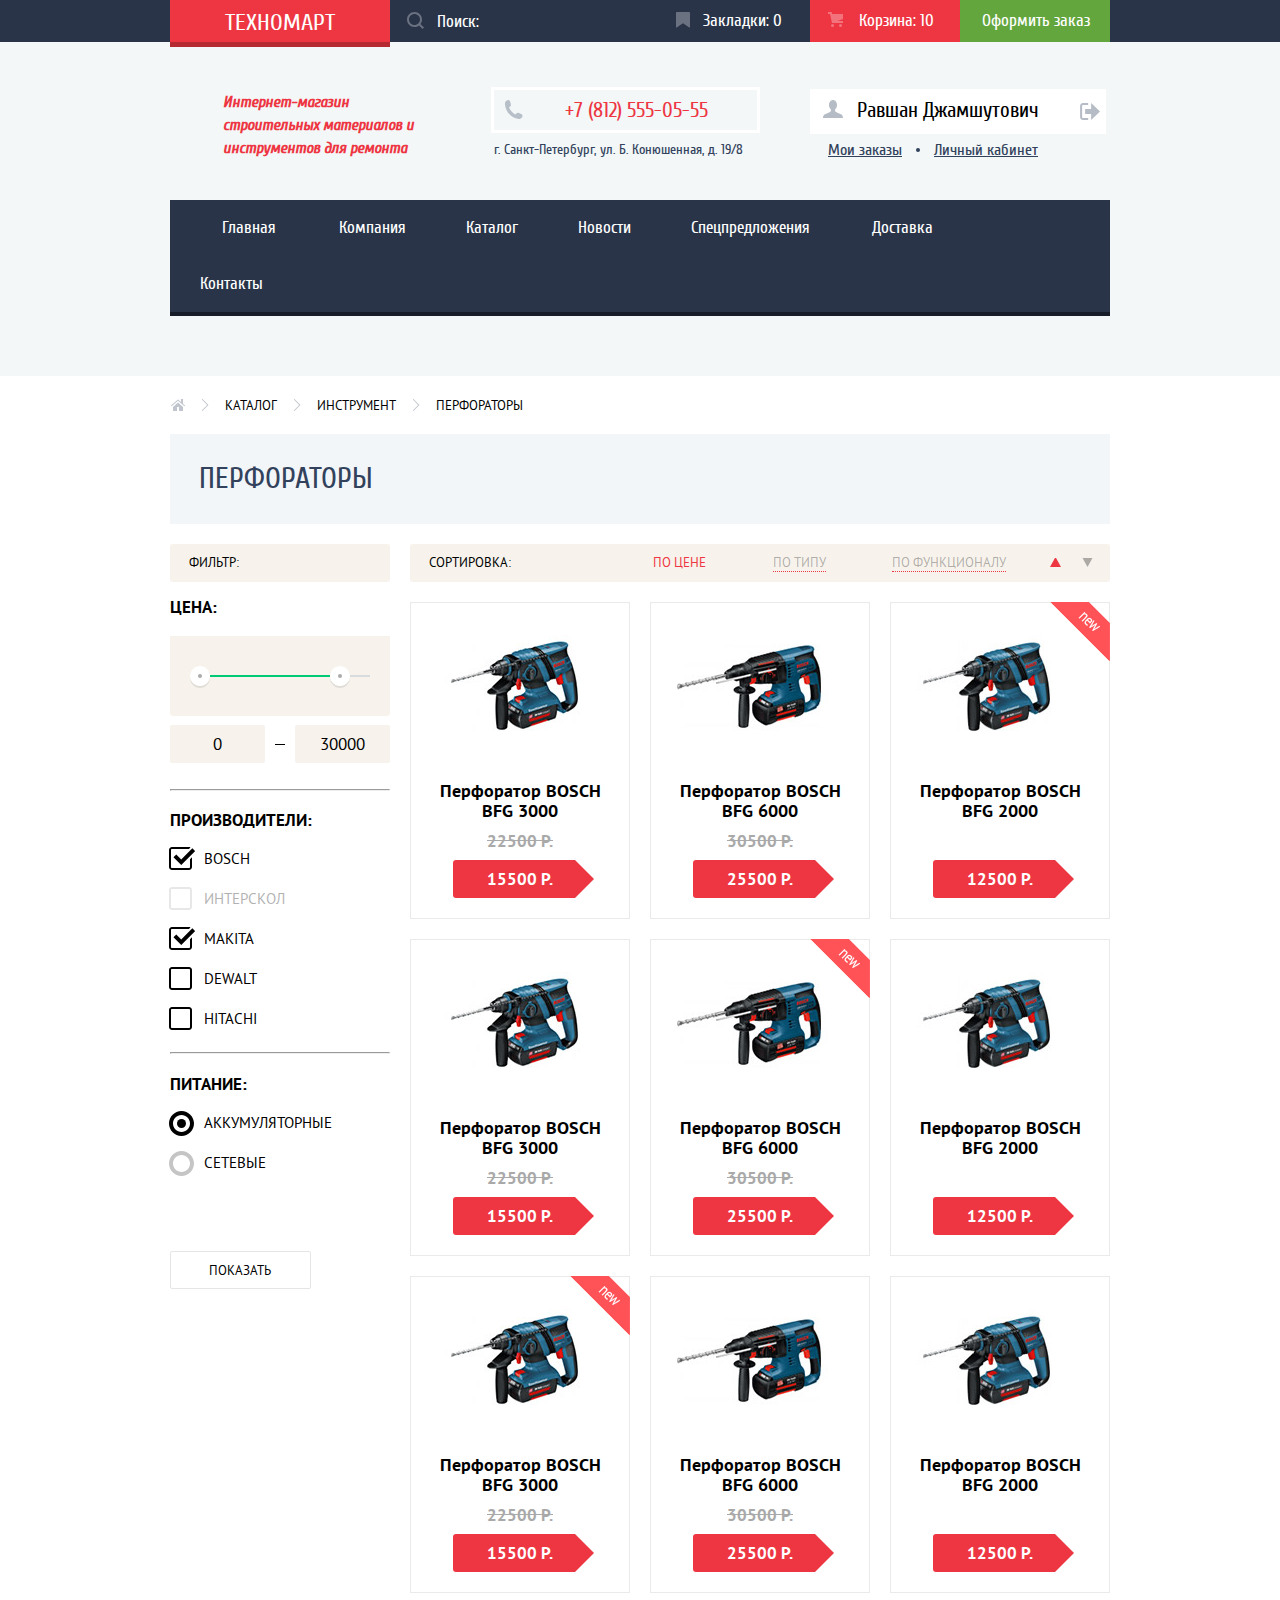
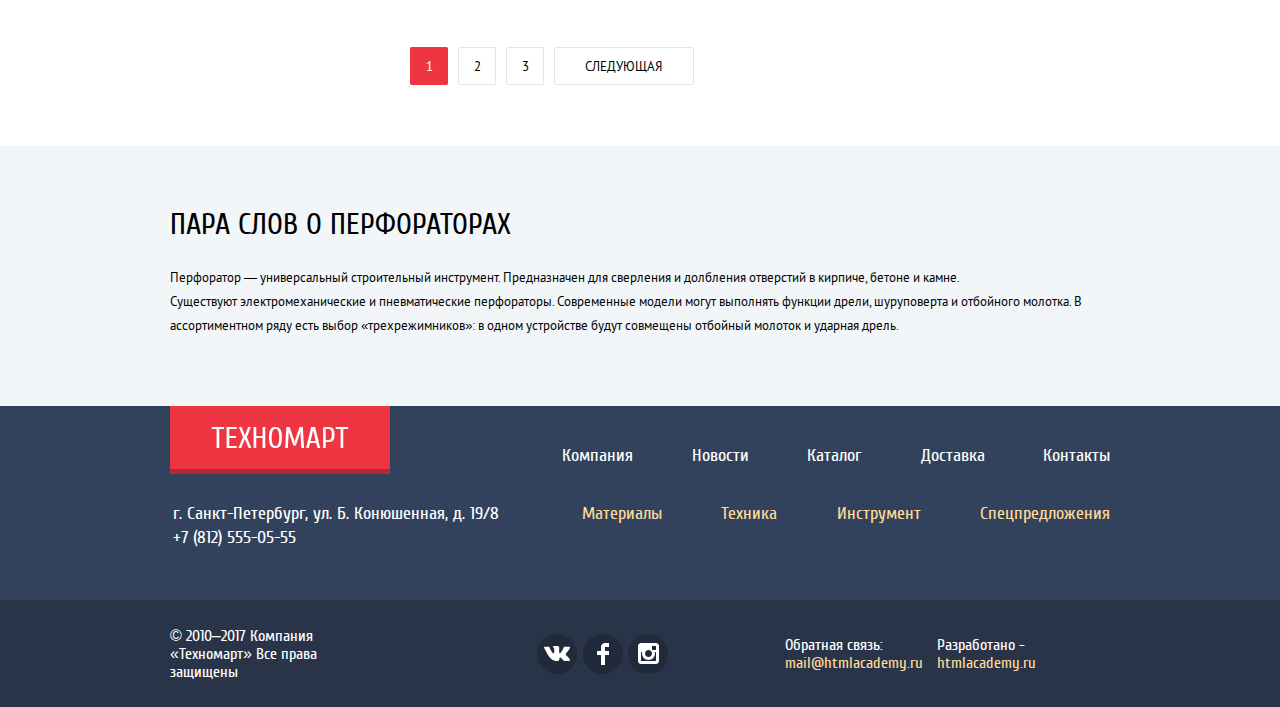
==== commit 25c76a79: "Corrected file names, br, etc." ====
--- a/catalog.html
+++ b/catalog.html
@@ -25,7 +25,7 @@
       </div>
     </div>
     <div class="header-middle">
-      <h1>Интернет-магазин<br> строительных материалов<br> и инструментов для ремонта</h1>
+      <h1>Интернет-магазин строительных материалов и инструментов для ремонта</h1>
       <div class="contacts contacts-catalog">
         <p class="phone-number"><a href="tel:+78125550555" title="Позвонить нам">+7 (812) 555-05-55</a></p>
         <p class="adress">г. Санкт-Петербург, ул. Б. Конюшенная, д. 19/8</p>
@@ -248,7 +248,7 @@
       <div class="container">
         <h2>Пара слов о перфораторах</h2>
         <p>Перфоратор — универсальный строительный инструмент. Предназначен для сверления и долбления отверстий в кирпиче, бетоне и камне.<br>
-          Существуют электромеханические и пневматические перфораторы. Современные модели могут выполнять функции дрели, шуруповерта и отбойного молотка. В<br> ассортиментном ряду есть выбор «трехрежимников»: в одном устройстве будут совмещены отбойный молоток и ударная дрель.</p>
+          Существуют электромеханические и пневматические перфораторы. Современные модели могут выполнять функции дрели, шуруповерта и отбойного молотка. В ассортиментном ряду есть выбор «трехрежимников»: в одном устройстве будут совмещены отбойный молоток и ударная дрель.</p>
         </div>
       </section>
     </main>
@@ -268,7 +268,7 @@
       <div class="footer-middle">
         <div class="container">
           <div class="footer-contacts">
-            <p>г. Санкт-Петербург, ул. Б. Конюшенная, д. 19/8<br>
+            <p>г. Санкт-Петербург, ул. Б. Конюшенная, д. 19/8
               <a href="tel:+78125550555" title="Позвонить нам">+7 (812) 555-05-55</a></p>
             </div>
             <ul class="footer-nav-yellow">
@@ -281,7 +281,7 @@
         </div>
         <div class="footer-bottom">
           <div class="container">
-            <p class="copyright">© 2010–2017 Компания «Техномарт»<br>
+            <p class="copyright">© 2010–2017 Компания «Техномарт»
           Все права защищены</p>
           <div class="footer-social">
             <ul>
@@ -321,10 +321,10 @@
           </li>
         </ul>
       </div>
-      <div class="footer-feedback">Обратная связь: <br>
+      <div class="footer-feedback">Обратная связь:
         <a class="footer-email" href="mailto:mail@htmlacademy.ru">mail@htmlacademy.ru</a>
       </div>
-      <div>Разработано - <br>
+      <div>Разработано -
         <a class="footer-developer" href="https://htmlacademy.ru/intensive/htmlcss">htmlacademy.ru</a>
       </div>
     </div>
--- a/css/style.css
+++ b/css/style.css
@@ -1,9 +1,9 @@
 @font-face {
   font-family: "Cuprum";
-  src:  local("Cuprum") local("Cuprum Regular"),
-        url("../fonts/ttf/Cuprum-Regular.ttf") format("truetype"),
+  src:  local("Cuprum"), local("Cuprum Regular"),
         url("../fonts/woff2/cuprum.woff2") format("woff2"),
-        url("../fonts/woff/cuprum.woff") format("woff");
+        url("../fonts/woff/cuprum.woff") format("woff"),
+        url("../fonts/ttf/Cuprum-Regular.ttf") format("truetype");
   font-style: normal;
   font-weight: 400;
 }
@@ -11,9 +11,9 @@
 @font-face {
   font-family: "Cuprum";
   src: local("Cuprum"), local("Cuprum Italic"),
-        url("../fonts/ttf/Cuprum-Italic.ttf") format("truetype"),
         url("../fonts/woff2/cuprumitalic.woff2") format("woff2"),
-        url("../fonts/woff/cuprumitalic.woff") format("woff");
+        url("../fonts/woff/cuprumitalic.woff") format("woff"),
+        url("../fonts/ttf/Cuprum-Italic.ttf") format("truetype");
   font-style: italic;
   font-weight: 400;
 }
@@ -21,9 +21,9 @@
 @font-face {
   font-family: "Cuprum";
   src: local("Cuprum"), local("Cuprum Bold"),
-        url("../fonts/ttf/Cuprum-Bold.ttf") format("truetype"),
         url("../fonts/woff2/cuprumbold.woff2") format("woff2"),
-        url("../fonts/woff/cuprumbold.woff") format("woff");
+        url("../fonts/woff/cuprumbold.woff") format("woff"),
+        url("../fonts/ttf/Cuprum-Bold.ttf") format("truetype");
   font-style: normal;
   font-weight: 700;
 }
@@ -31,9 +31,9 @@
 @font-face {
   font-family: "PT Sans";
   src: local("PT Sans"), local("PT Sans Regular"),
-        url("../fonts/ttf/PTSans-Regular.ttf") format("truetype"),
         url("../fonts/woff2/ptsans.woff2") format("woff2"),
-        url("../fonts/woff/ptsans.woff") format("woff");
+        url("../fonts/woff/ptsans.woff") format("woff"),
+        url("../fonts/ttf/PTSans-Regular.ttf") format("truetype");
   font-style: normal;
   font-weight: 400;
 }
@@ -41,9 +41,9 @@
 @font-face {
   font-family: "PT Sans";
   src: local("PT Sans"), local("PT Sans Bold"),
-        url("../fonts/ttf/PTSans-Bold.ttf") format("truetype"),
         url("../fonts/woff2/ptsansbold.woff2") format("woff2"),
-        url("../fonts/woff/ptsansbold.woff") format("woff");
+        url("../fonts/woff/ptsansbold.woff") format("woff"),
+        url("../fonts/ttf/PTSans-Bold.ttf") format("truetype");
   font-style: normal;
   font-weight: 700;
 }
@@ -381,7 +381,8 @@
   font-style: italic;
   color: #ee3643;
 
-  margin-left: 52px;
+  width: 197px ;
+  margin-left: 53px;
   margin-right: auto;
   margin-top: 49px;
 }
@@ -425,6 +426,8 @@
   line-height: 24px;
   color: #32425c;
   text-align: center;
+
+  width: 255px;
 }
 
 .user-name {
@@ -1115,7 +1118,7 @@
       -ms-flex-direction: column;
           flex-direction: column;
 
-  font-family: 'PT Sans', 'Arial', sans-serif;
+  font-family: "PT Sans", "Arial", sans-serif;
   font-weight: bold;
   text-align: center;
 
@@ -1266,24 +1269,26 @@
   margin-bottom: 65px;
 }
 
+.producers-list li {
+  margin-bottom: 20px;
+  margin-right: 20px;
+}
+
 .producer {
   display: -webkit-box;
   display: -ms-flexbox;
   display: flex;
-  -webkit-box-orient: vertical;
-  -webkit-box-direction: normal;
-      -ms-flex-direction: column;
-          flex-direction: column;
   -webkit-box-pack: center;
       -ms-flex-pack: center;
           justify-content: center;
+  -webkit-box-align: center;
+      -ms-flex-align: center;
+          align-items: center;
 
   width: 218px;
   height: 142px;
   border: 1px solid #eaeaea;
   text-align: center;
-  margin-bottom: 20px;
-  margin-right: 20px;
 }
 
 .producer:hover,
@@ -1297,7 +1302,7 @@
    opacity: 0.3;
 }
 
-.producer:nth-child(4n) {
+.producers-list li:nth-child(4n) {
   margin-right: 0;
 }
 
@@ -1317,7 +1322,7 @@
 .about-company p,
 .main-contacts p,
 .category-info p {
-  font-family: 'PT Sans', 'Arial', sans-serif;
+  font-family: "PT Sans", "Arial", sans-serif;
   font-size: 13px;
   line-height: 24px;
   color: #000000;
@@ -1336,6 +1341,9 @@
   margin: 0;
   padding: 0;
 }
+.services p {
+  width: 400px;
+}
 
 .services-block {
   display: -webkit-box;
@@ -1361,13 +1369,14 @@
   right: 0;
   width: 10px;
   height: 272px;
-  background-image: url("../img/shadow_for_services.png");
+  background-image: url("../img/shadow-for-services.png");
   background-repeat: no-repeat;
   background-position: 0 0;
 }
 
 .services-list label {
   display: inline-block;
+  vertical-align: middle;
 
   font-weight: bold;
   font-size: 21px;
@@ -1417,6 +1426,7 @@
 
 .service-delivery p {
   padding-right: 340px;
+  width: 275px;
 }
 
 .services-items .service-guarantee {
@@ -1430,6 +1440,7 @@
 
 .service-guarantee p {
   padding-right: 240px;
+  width: 375px;
 }
 
 .services-items .service-credit {
@@ -1513,6 +1524,10 @@
   margin-bottom: 24px;
 }
 
+.about-company p:last-of-type {
+  width: 420px;
+}
+
 .company-partners-list {
   list-style: none;
   margin: 0;
@@ -1554,6 +1569,10 @@
 .main-contacts h2 {
   padding-top: 80px;
   margin-bottom: 26px;
+}
+
+.main-contacts p {
+  width: 180px;
 }
 
 .contacts-button-map img {
@@ -1665,6 +1684,11 @@
           justify-content: space-between;
 }
 
+.footer-contacts {
+  width: 340px;
+  margin-left: 3px;
+}
+
 .footer-nav-yellow {
   display: -webkit-box;
   display: -ms-flexbox;
@@ -1739,10 +1763,12 @@
 .footer-bottom p {
   margin: 0;
   padding: 0;
+  width: 226px;
 }
 
 .footer-feedback {
   margin-right: 52px;
+  width: 100px;
 }
 
 .footer-email,
@@ -1809,6 +1835,11 @@
 .footer-social a:focus,
 .footer-social a:active {
   background-color: #ee3643;
+}
+
+.developer {
+  width: 90px;
+  margin-left: 35px;
 }
 
 /*Модальные окна*/
@@ -1910,7 +1941,7 @@
 
 .feedback-form input::-webkit-input-placeholder,
 .feedback-form textarea::-webkit-input-placeholder {
-  font-family: 'PT Sans', 'Arial', sans-serif;
+  font-family: "PT Sans", "Arial", sans-serif;
   font-size: 13px;
   line-height: 18px;
   color: #a9a9a9;
@@ -1918,7 +1949,7 @@
 
 .feedback-form input:-ms-input-placeholder,
 .feedback-form textarea:-ms-input-placeholder {
-  font-family: 'PT Sans', 'Arial', sans-serif;
+  font-family: "PT Sans", "Arial", sans-serif;
   font-size: 13px;
   line-height: 18px;
   color: #a9a9a9;
@@ -1926,7 +1957,7 @@
 
 .feedback-form input::-ms-input-placeholder,
 .feedback-form textarea::-ms-input-placeholder {
-  font-family: 'PT Sans', 'Arial', sans-serif;
+  font-family: "PT Sans", "Arial", sans-serif;
   font-size: 13px;
   line-height: 18px;
   color: #a9a9a9;
@@ -1934,7 +1965,7 @@
 
 .feedback-form input::placeholder,
 .feedback-form textarea::placeholder {
-  font-family: 'PT Sans', 'Arial', sans-serif;
+  font-family: "PT Sans", "Arial", sans-serif;
   font-size: 13px;
   line-height: 18px;
   color: #a9a9a9;
@@ -2212,7 +2243,7 @@
 .breadcrumbs a,
 .breadcrumb-current,
 .pagination-list a {
-  font-family: 'PT Sans', 'Arial', sans-serif;
+  font-family: "PT Sans", "Arial", sans-serif;
   font-size: 13px;
   line-height: 18px;
   color: #000000;
@@ -2345,7 +2376,7 @@
 .sort,
 .sort a,
 .filter-button {
-  font-family: 'PT Sans', 'Arial', sans-serif;
+  font-family: "PT Sans", "Arial", sans-serif;
   text-transform: uppercase;
   color: #000000;
 }
@@ -2443,7 +2474,7 @@
   background-color: #000000;
 }
 
-input[type='number'] {
+input[type="number"] {
   -moz-appearance:textfield;
   cursor: pointer;
 }
@@ -2563,7 +2594,7 @@
 }
 
 .filter-input-radio:disabled + label::before {
-  background-image: url("../img/radio-charge-on-black.svg");
+  background-image: url("../img/radio-charge-off-black.svg");
   opacity: 0.3;
 }
 
@@ -2729,8 +2760,8 @@
 
 /* Клавиши Купить и В Закладки на карточке товара в каталоге */
 
-.catalog-item .actions .buy,
-.catalog-item .actions .bookmark {
+.actions .buy,
+.actions .bookmark {
   display: block;
 
   font-size: 14px;
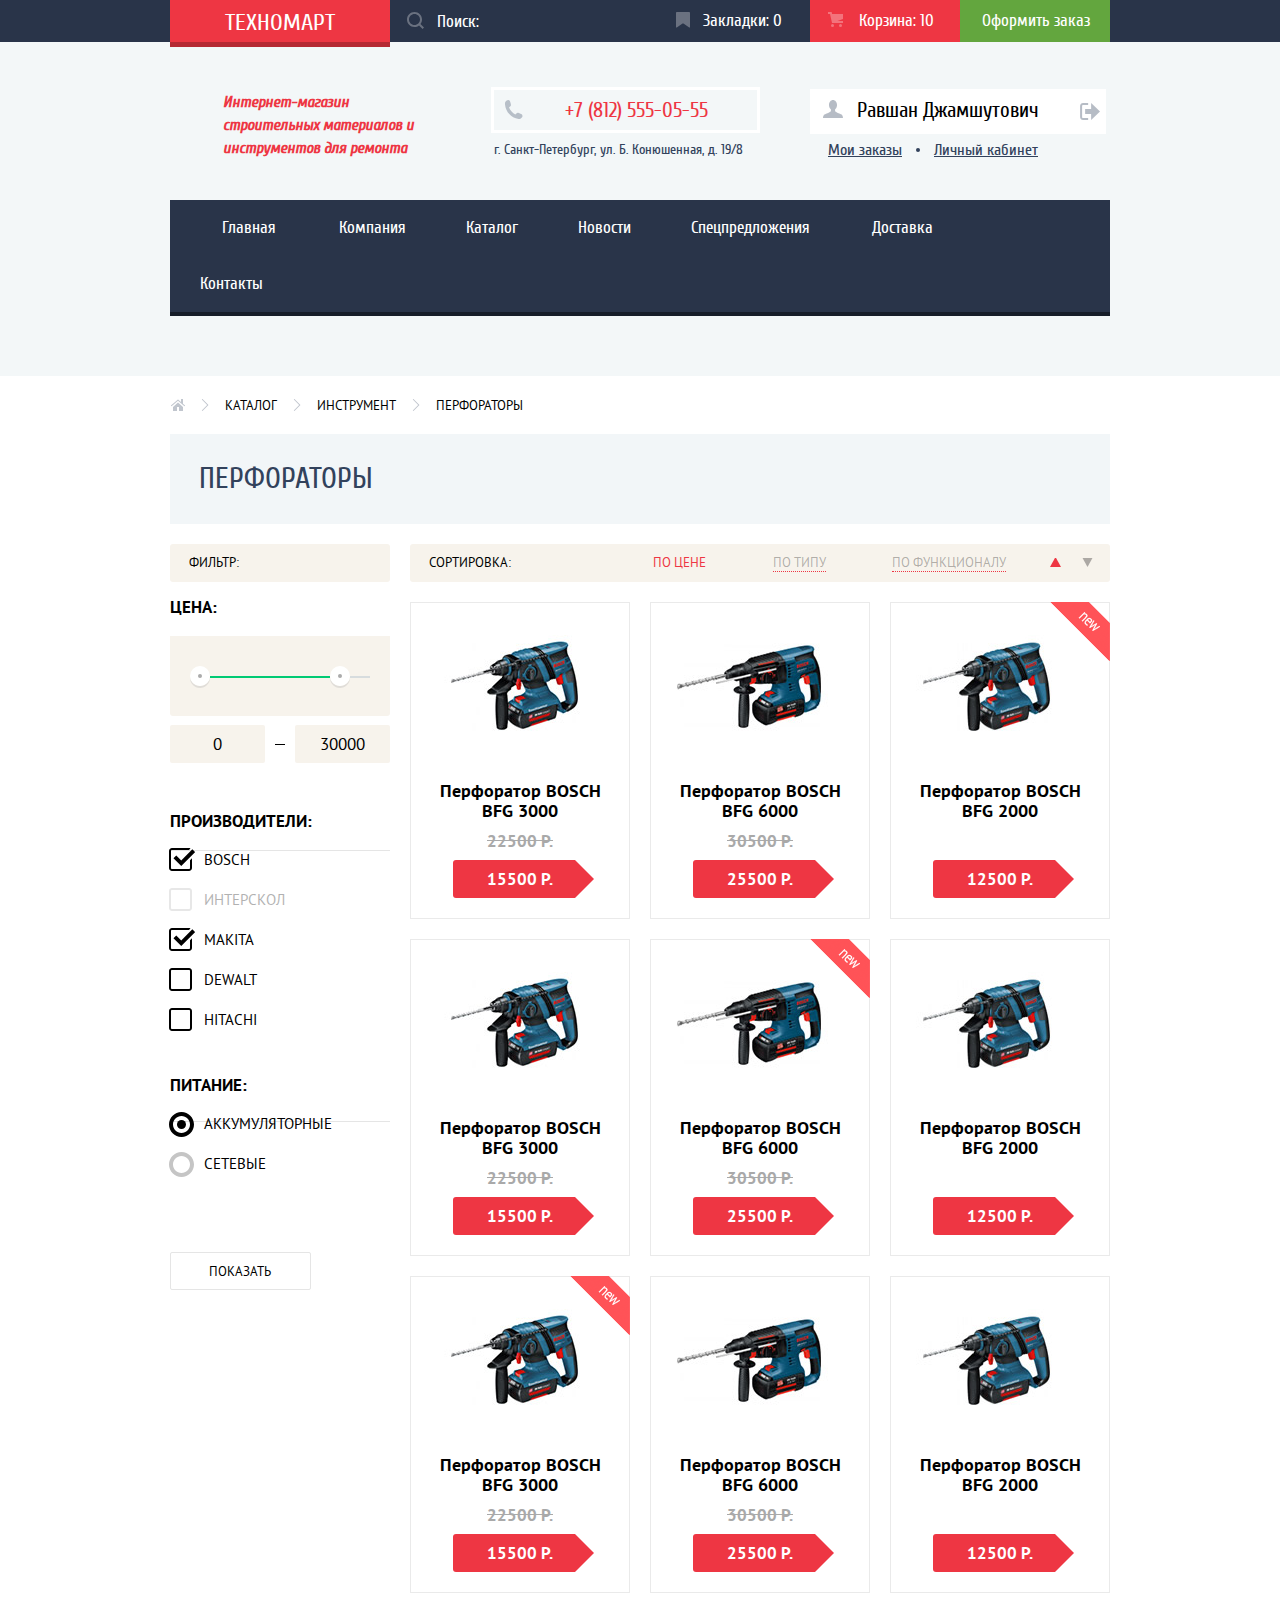
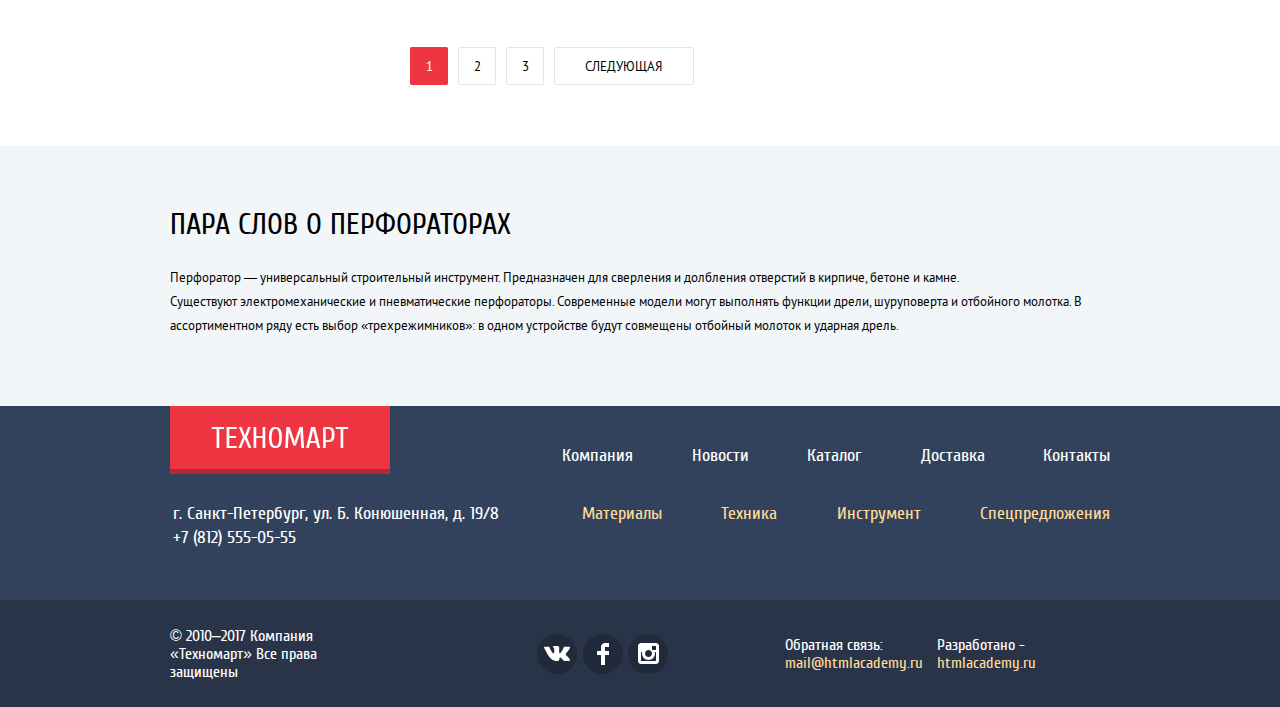
==== commit 585778e4: "Delete hr made pseudoelement" ====
--- a/catalog.html
+++ b/catalog.html
@@ -43,7 +43,7 @@
     </div>
     <nav class="main-navigation">
       <ul class="site-navigation">
-        <li><a href="#">Главная</a></li>
+        <li><a href="index.html">Главная</a></li>
         <li><a href="#">Компания</a></li>
         <li><a href="#">Каталог</a></li>
         <li><a href="#">Новости</a></li>
@@ -84,7 +84,6 @@
                 <div class="max-value"><input type="number" value="30000"></div>
               </div>
             </fieldset>
-            <hr>
             <fieldset class="producers-filter">
               <legend class="producers-legend">Производители:</legend>
               <ul>
@@ -110,7 +109,6 @@
                 </li>
               </ul>
             </fieldset>
-            <hr>
             <fieldset class="charging-type">
               <legend class="charging-legend">Питание:</legend>
               <ul>
--- a/css/style.css
+++ b/css/style.css
@@ -2418,7 +2418,7 @@
 .price-range .green-line {
   position: absolute;
 
-  top: 39px;
+  top: 40px;
   left: 40px;
   width: 120px;
   height: 2px;
@@ -2434,7 +2434,7 @@
 .price-range .grey-line {
   position: absolute;
 
-  top: 39px;
+  top: 40px;
   right: 20px;
   width: 20px;
   height: 2px;
@@ -2493,15 +2493,40 @@
 }
 
 .producers-filter {
+  position: relative;
   margin-top: 10px;
 }
 
+.producers-filter::before {
+  position: absolute;
+  content: "";
+  top: 0;
+  left: 0;
+  width: 220px;
+  height: 1px;
+  background-color: #e5e5e5;
+}
+
 .producers-filter .producers-legend {
-  padding-top: 5px;
+  padding-top: 17px;
+}
+
+.charging-type {
+  position: relative;
+}
+
+.charging-type::before {
+  position: absolute;
+  content: "";
+  top: 7px;
+  left: 0;
+  width: 220px;
+  height: 1px;
+  background-color: #e5e5e5;
 }
 
 .charging-type .charging-legend {
-  padding-top: 6px;
+  padding-top: 25px;
 }
 
 .producers-filter ul li:last-child {
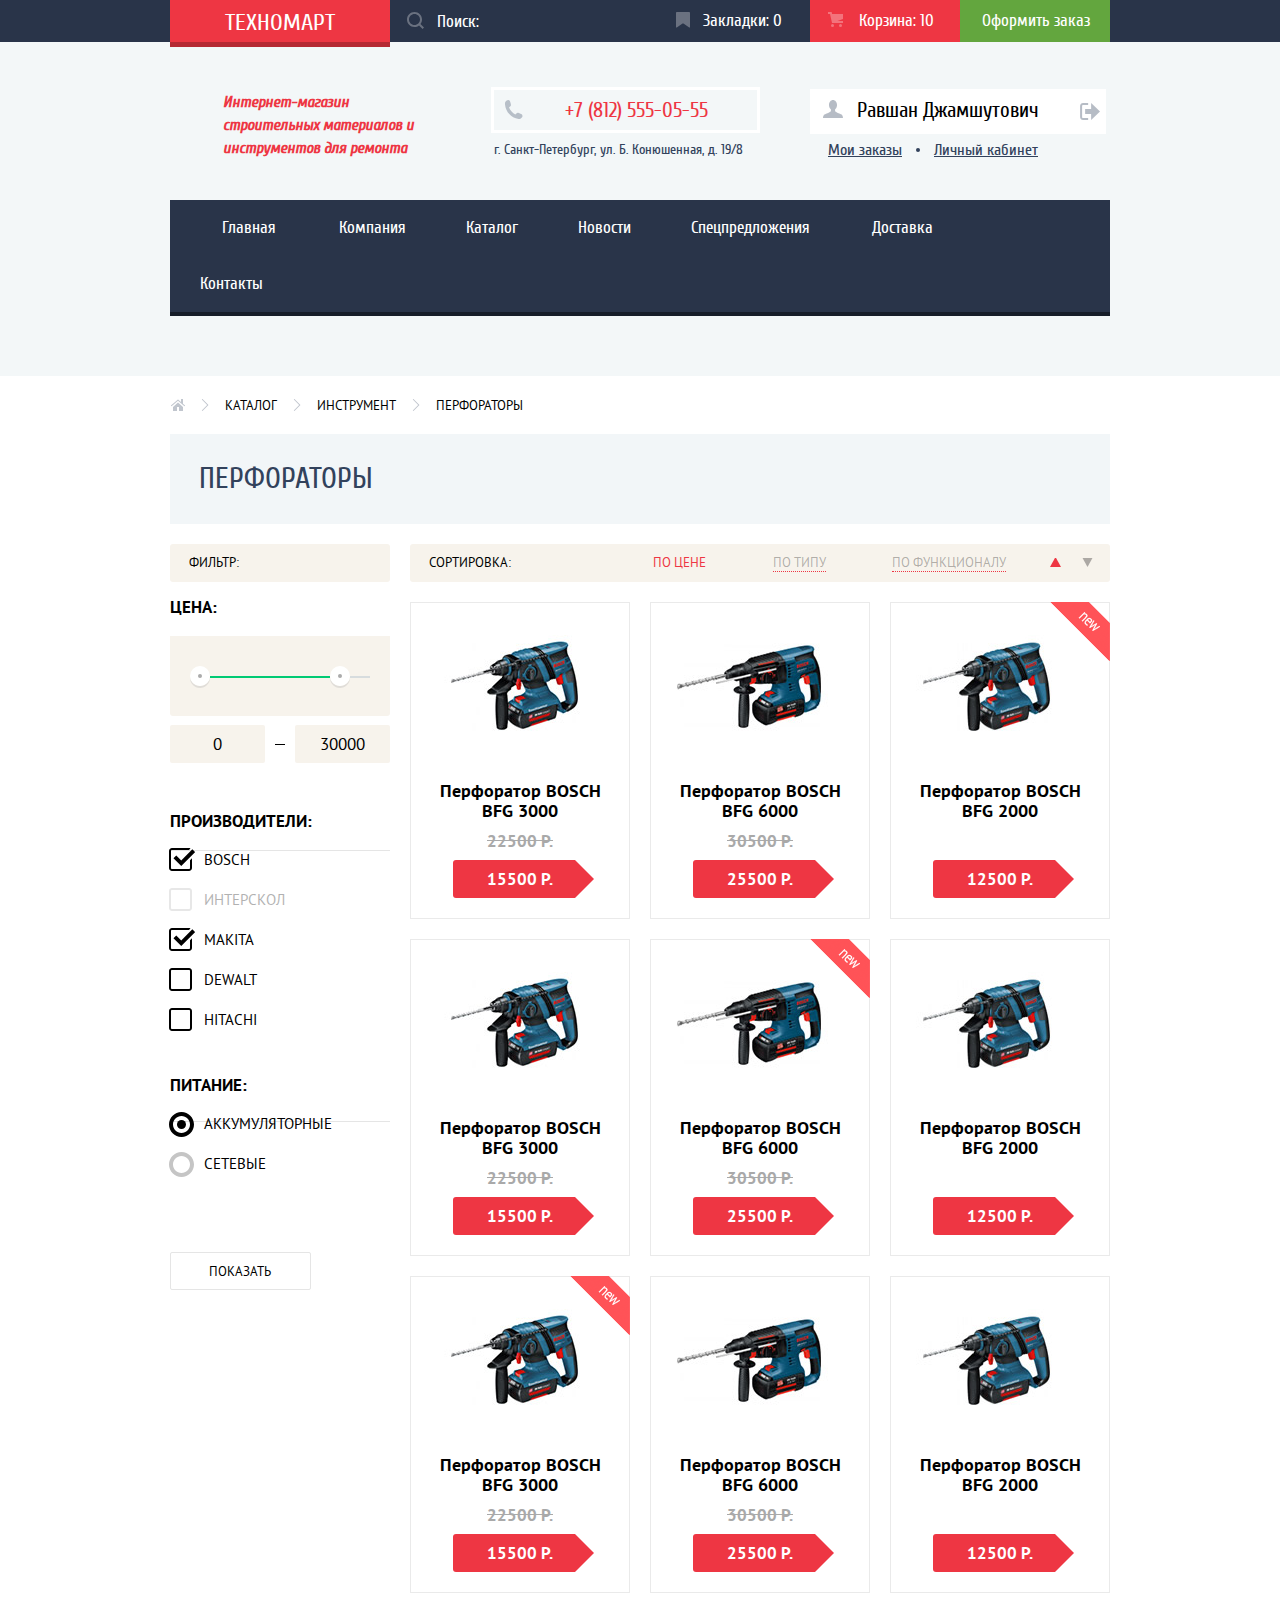
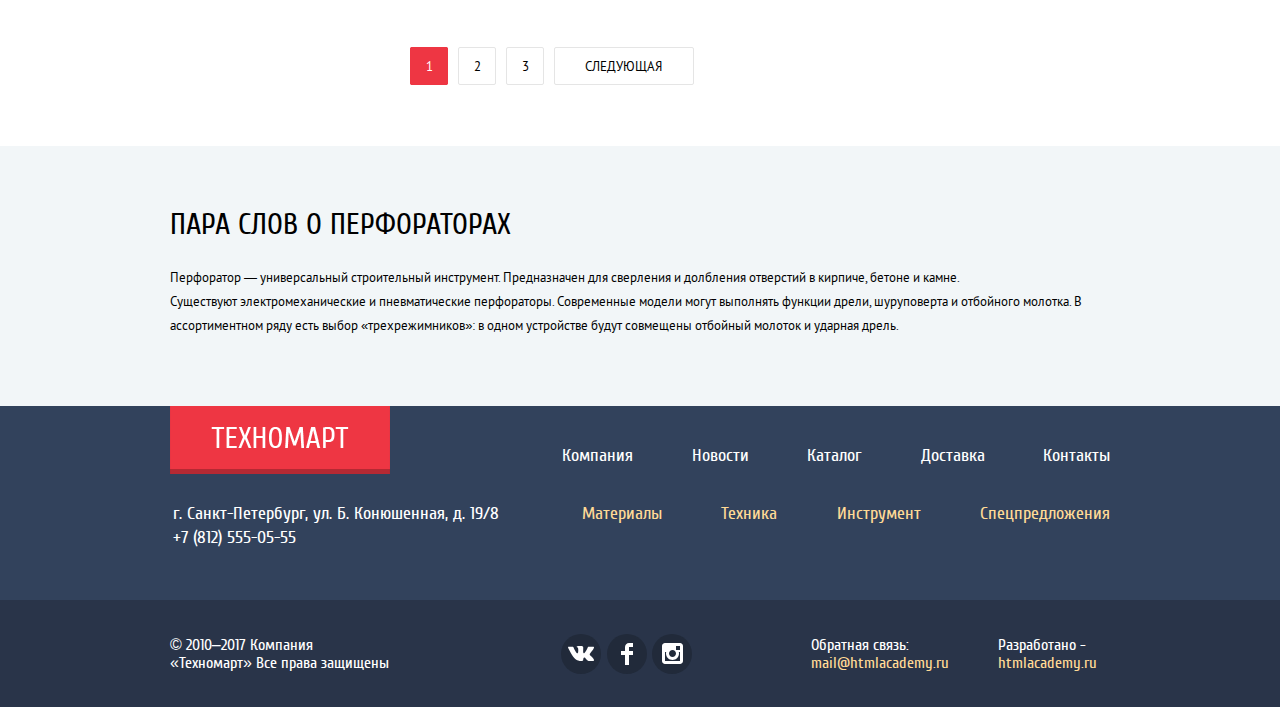
==== commit 15cd78f4: "Correct footer in catalog" ====
--- a/catalog.html
+++ b/catalog.html
@@ -322,7 +322,7 @@
       <div class="footer-feedback">Обратная связь:
         <a class="footer-email" href="mailto:mail@htmlacademy.ru">mail@htmlacademy.ru</a>
       </div>
-      <div>Разработано -
+      <div class="developer">Разработано -
         <a class="footer-developer" href="https://htmlacademy.ru/intensive/htmlcss">htmlacademy.ru</a>
       </div>
     </div>
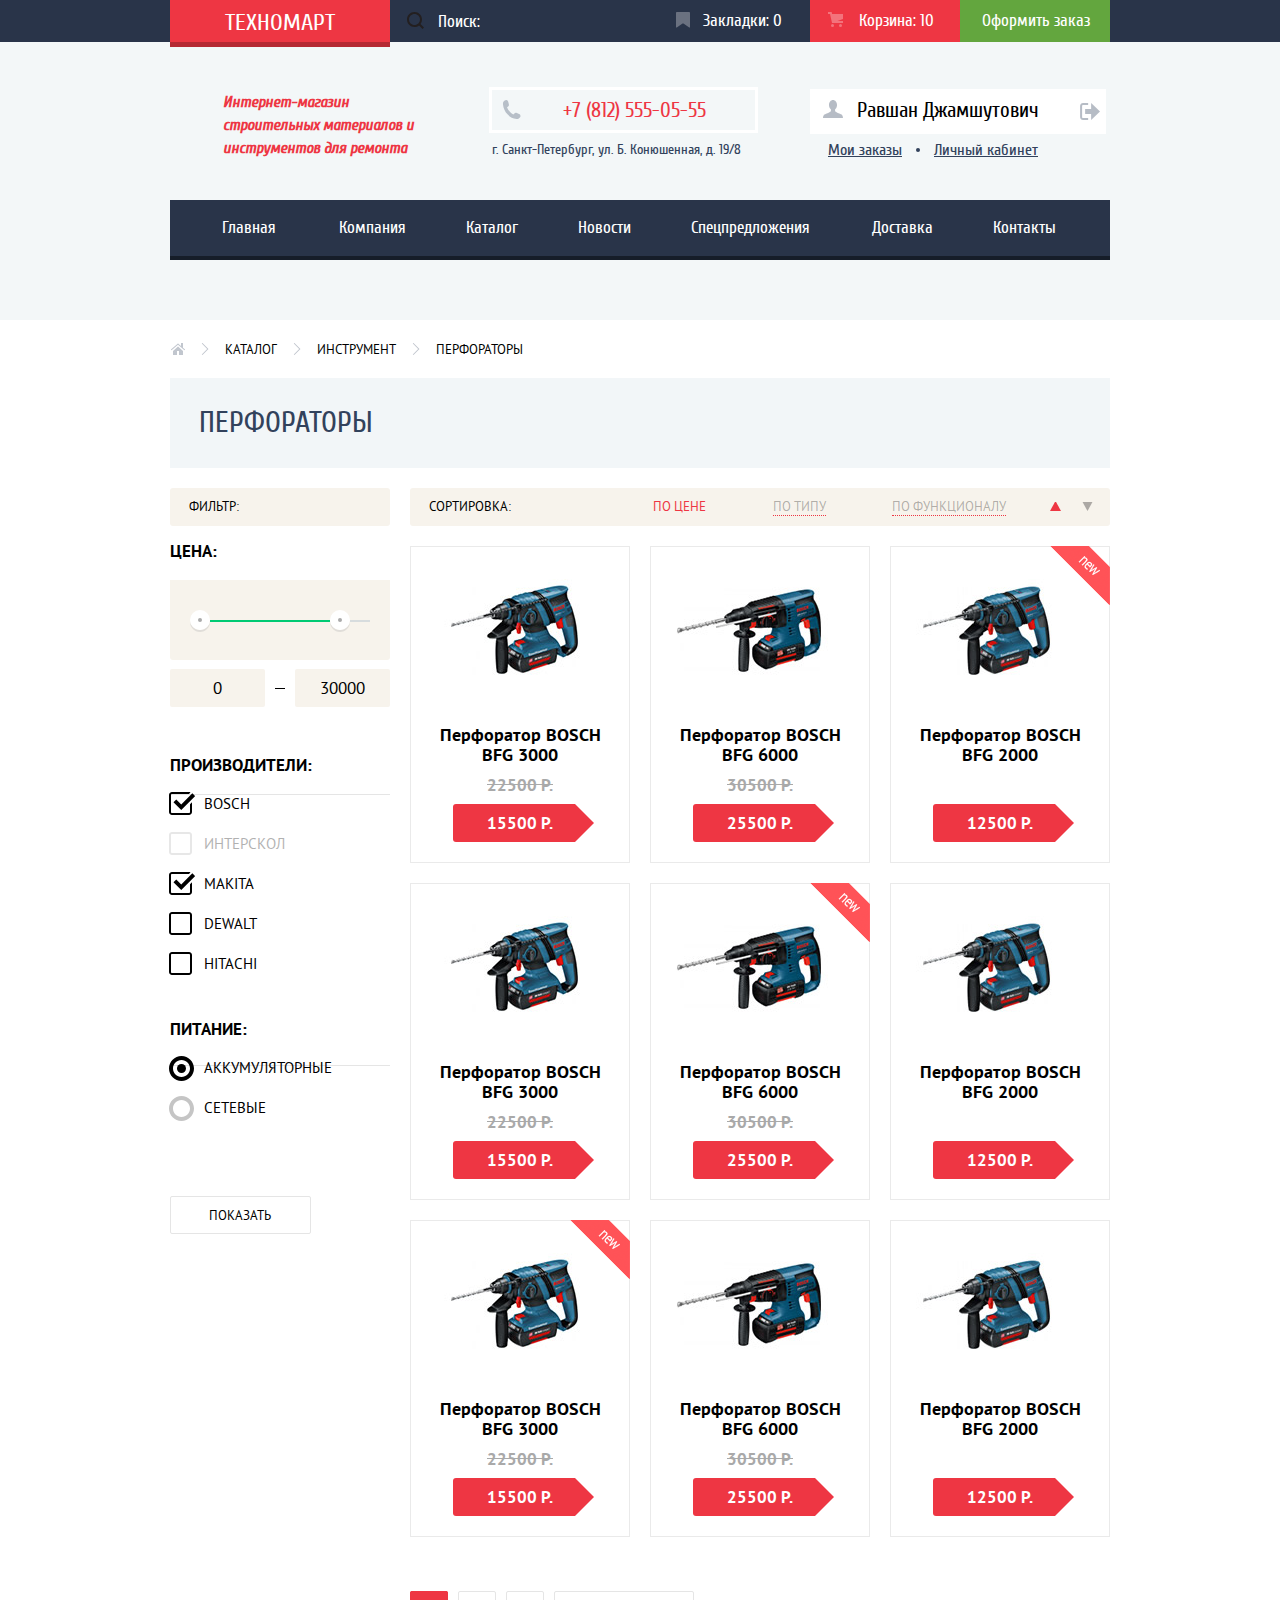
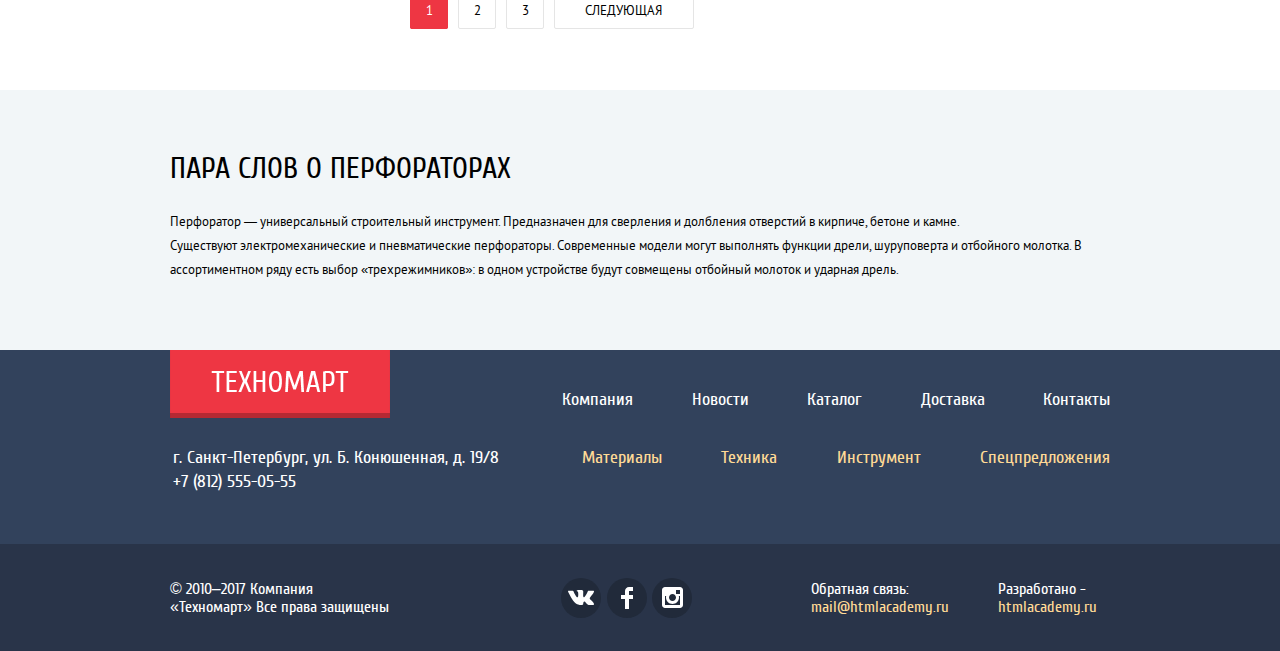
==== commit 654e245a: "fix ie" ====
--- a/catalog.html
+++ b/catalog.html
@@ -3,7 +3,6 @@
 <head>
   <meta charset="utf-8">
   <title>HTML Academy: Техномарт</title>
-  <!--<link href="https://fonts.googleapis.com/css?family=Cuprum:400,400i,700|PT+Sans:400,700&amp;subset=cyrillic" rel="stylesheet">-->
   <link rel="stylesheet" href="css/normalize.css">
   <link rel="stylesheet" href="css/style.css">
 </head>
@@ -53,7 +52,7 @@
       </ul>
     </nav>
   </header>
-  <main>
+  <main class="main-catalog">
     <div class="container">
       <ul class="breadcrumbs">
         <li class="breadcrumb-item"><a class="breadcrumb-main" href="index.html" aria-label="Главная страница"></a></li>
--- a/css/style.css
+++ b/css/style.css
@@ -1,39 +1,39 @@
 @font-face {
   font-family: "Cuprum";
-  src:  local("Cuprum"), local("Cuprum Regular"),
+  src:  local("Cuprum Regular"),
         url("../fonts/woff2/cuprum.woff2") format("woff2"),
         url("../fonts/woff/cuprum.woff") format("woff"),
-        url("../fonts/ttf/Cuprum-Regular.ttf") format("truetype");
+        url("../fonts/ttf/cuprum-regular.ttf") format("truetype");
   font-style: normal;
   font-weight: 400;
 }
 
 @font-face {
   font-family: "Cuprum";
-  src: local("Cuprum"), local("Cuprum Italic"),
+  src:  local("Cuprum Italic"),
         url("../fonts/woff2/cuprumitalic.woff2") format("woff2"),
         url("../fonts/woff/cuprumitalic.woff") format("woff"),
-        url("../fonts/ttf/Cuprum-Italic.ttf") format("truetype");
+        url("../fonts/ttf/cuprum-italic.ttf") format("truetype");
   font-style: italic;
   font-weight: 400;
 }
 
 @font-face {
   font-family: "Cuprum";
-  src: local("Cuprum"), local("Cuprum Bold"),
+  src:  local("Cuprum Bold"),
         url("../fonts/woff2/cuprumbold.woff2") format("woff2"),
         url("../fonts/woff/cuprumbold.woff") format("woff"),
-        url("../fonts/ttf/Cuprum-Bold.ttf") format("truetype");
+        url("../fonts/ttf/cuprum-bold.ttf") format("truetype");
   font-style: normal;
   font-weight: 700;
 }
 
 @font-face {
   font-family: "PT Sans";
-  src: local("PT Sans"), local("PT Sans Regular"),
+  src:  local("PT Sans Regular"),
         url("../fonts/woff2/ptsans.woff2") format("woff2"),
         url("../fonts/woff/ptsans.woff") format("woff"),
-        url("../fonts/ttf/PTSans-Regular.ttf") format("truetype");
+        url("../fonts/ttf/ptsans-regular.ttf") format("truetype");
   font-style: normal;
   font-weight: 400;
 }
@@ -43,7 +43,7 @@
   src: local("PT Sans"), local("PT Sans Bold"),
         url("../fonts/woff2/ptsansbold.woff2") format("woff2"),
         url("../fonts/woff/ptsansbold.woff") format("woff"),
-        url("../fonts/ttf/PTSans-Bold.ttf") format("truetype");
+        url("../fonts/ttf/ptsans-bold.ttf") format("truetype");
   font-style: normal;
   font-weight: 700;
 }
@@ -112,6 +112,7 @@
   background-color: rgb(243, 247, 248);
   margin-bottom: 59px;
   min-height: 320px;
+  min-width: 960px;
 }
 
 /* Верхний блок шапки сайта */
@@ -170,21 +171,28 @@
 }
 
 .search {
-  position: relative;
-
   height: 42px;
 }
 
 .search input {
-  background-color: transparent;
   width: 267px;
   height: 42px;
-  padding-left: 47px;
+  padding-left: 48px;
   border: none;
+  background-color: transparent;
+  background-image: url("../img/icon-search.svg");
+  background-repeat: no-repeat;
+  background-position: 17px 12px;
+}
+
+.search input:hover {
+  background-color: #212a3a;
+  background-image: url("../img/icon-search-white.svg");
 }
 
 .search input:focus {
   background-color:  #ffffff;
+  background-image: url("../img/icon-search-red.svg");
 }
 
 .search input::-webkit-input-placeholder {
@@ -208,56 +216,19 @@
 }
 
 .search input:focus::-webkit-input-placeholder {
-  font: inherit;
-  color: #000000;
+  color: transparent;
 }
 
 .search input:focus:-ms-input-placeholder {
-  font: inherit;
-  color: #000000;
+  color: transparent;
 }
 
 .search input:focus::-ms-input-placeholder {
-  font: inherit;
-  color: #000000;
+  color: transparent;
 }
 
 .search input:focus::placeholder {
-  font: inherit;
-  color: #000000;
-}
-
-
-.search::before {
-  position: absolute;
-  content: "";
-  top: 12px;
-  left: 17px;
-  width: 18px;
-  height: 18px;
-  background-image: url("../img/icon-search-white.svg");
-  background-repeat: no-repeat;
-  background-position: 0 0;
-  opacity: 0.3;
-}
-
-.search:hover {
-  background-color: #212a3a;
-}
-
-.search:hover::before {
-  opacity: 1;
-}
-
-
-.search:active::before,
-.search:focus::before {
-  background-image: url("../img/icon-search-red.svg");
-}
-
-.search:active,
-.search:focus {
-  background-color: #ffffff;
+  color: transparent;
 }
 
 .header-top-right-side {
@@ -381,7 +352,7 @@
   font-style: italic;
   color: #ee3643;
 
-  width: 197px ;
+  width: 192px ;
   margin-left: 53px;
   margin-right: auto;
   margin-top: 49px;
@@ -677,7 +648,7 @@
 }
 
 .site-navigation li:last-of-type a {
-  padding-right: 55px;
+  padding-right: 53px;
 }
 
 .site-navigation a:hover,
@@ -705,7 +676,12 @@
       -ms-flex-align: center;
           align-items: center;
 
-  width: 100%;
+  /*width: 100%;*/
+  min-width: 960px;
+}
+
+.main-catalog {
+  min-width: 960px;
 }
 
 /* Промо блок на Главной странице */
@@ -1064,7 +1040,7 @@
           align-items: center;
 
   width: 940px;
-  min-height: 89px;
+  height: 89px;
   background-color: #f9f5f0;
   margin-bottom: 20px;
 }
@@ -1229,7 +1205,7 @@
 
   background-color: #f9f5f0;
   width: 940px;
-  min-height: 90px;
+  height: 90px;
   margin-bottom: 20px;
 }
 
@@ -1606,6 +1582,8 @@
   -webkit-box-align: center;
       -ms-flex-align: center;
           align-items: center;
+
+  min-width: 960px;
 }
 
 .footer-top {
@@ -1757,7 +1735,7 @@
       -ms-flex-align: center;
           align-items: center;
 
-  min-height: 107px;
+  height: 107px;
 }
 
 .footer-bottom p {
@@ -2570,9 +2548,16 @@
   background-position: 0 0;
 }
 
-.filter-input-checkbox + label:hover::before,
-.filter-input-checkbox + label:focus::before {
+.filter-input-checkbox:hover + label::before {
   background-image: url("../img/checkbox-producers-off-active.svg");
+}
+
+.filter-input-checkbox:focus + label::before {
+  background-image: url("../img/checkbox-producers-off-active.svg");
+  outline-color: rgb(77, 144, 254); // #4D90FE
+  outline-offset: -2px;
+  outline-style: auto;
+  outline-width: 5px;
 }
 
 .filter-input-checkbox:checked + label:hover::before,
@@ -2598,9 +2583,17 @@
   background-position: 0 0;
 }
 
-.filter-input-radio + label:hover::before,
-.filter-input-radio + label:focus::before {
+.filter-input-radio:hover + label::before{
   background-image: url("../img/radio-charge-off-active.svg");
+}
+
+
+.filter-input-radio:focus + label::before {
+  background-image: url("../img/radio-charge-off-active.svg");
+  outline-color: rgb(77, 144, 254); // #4D90FE
+  outline-offset: -2px;
+  outline-style: auto;
+  outline-width: 5px;
 }
 
 .filter-input-radio:checked + label:hover::before,
@@ -2648,7 +2641,7 @@
           align-items: center;
 
   width: 700px;
-  min-height: 38px;
+  height: 38px;
   background-color: #f7f3ec;
   border-radius: 3px;
 }
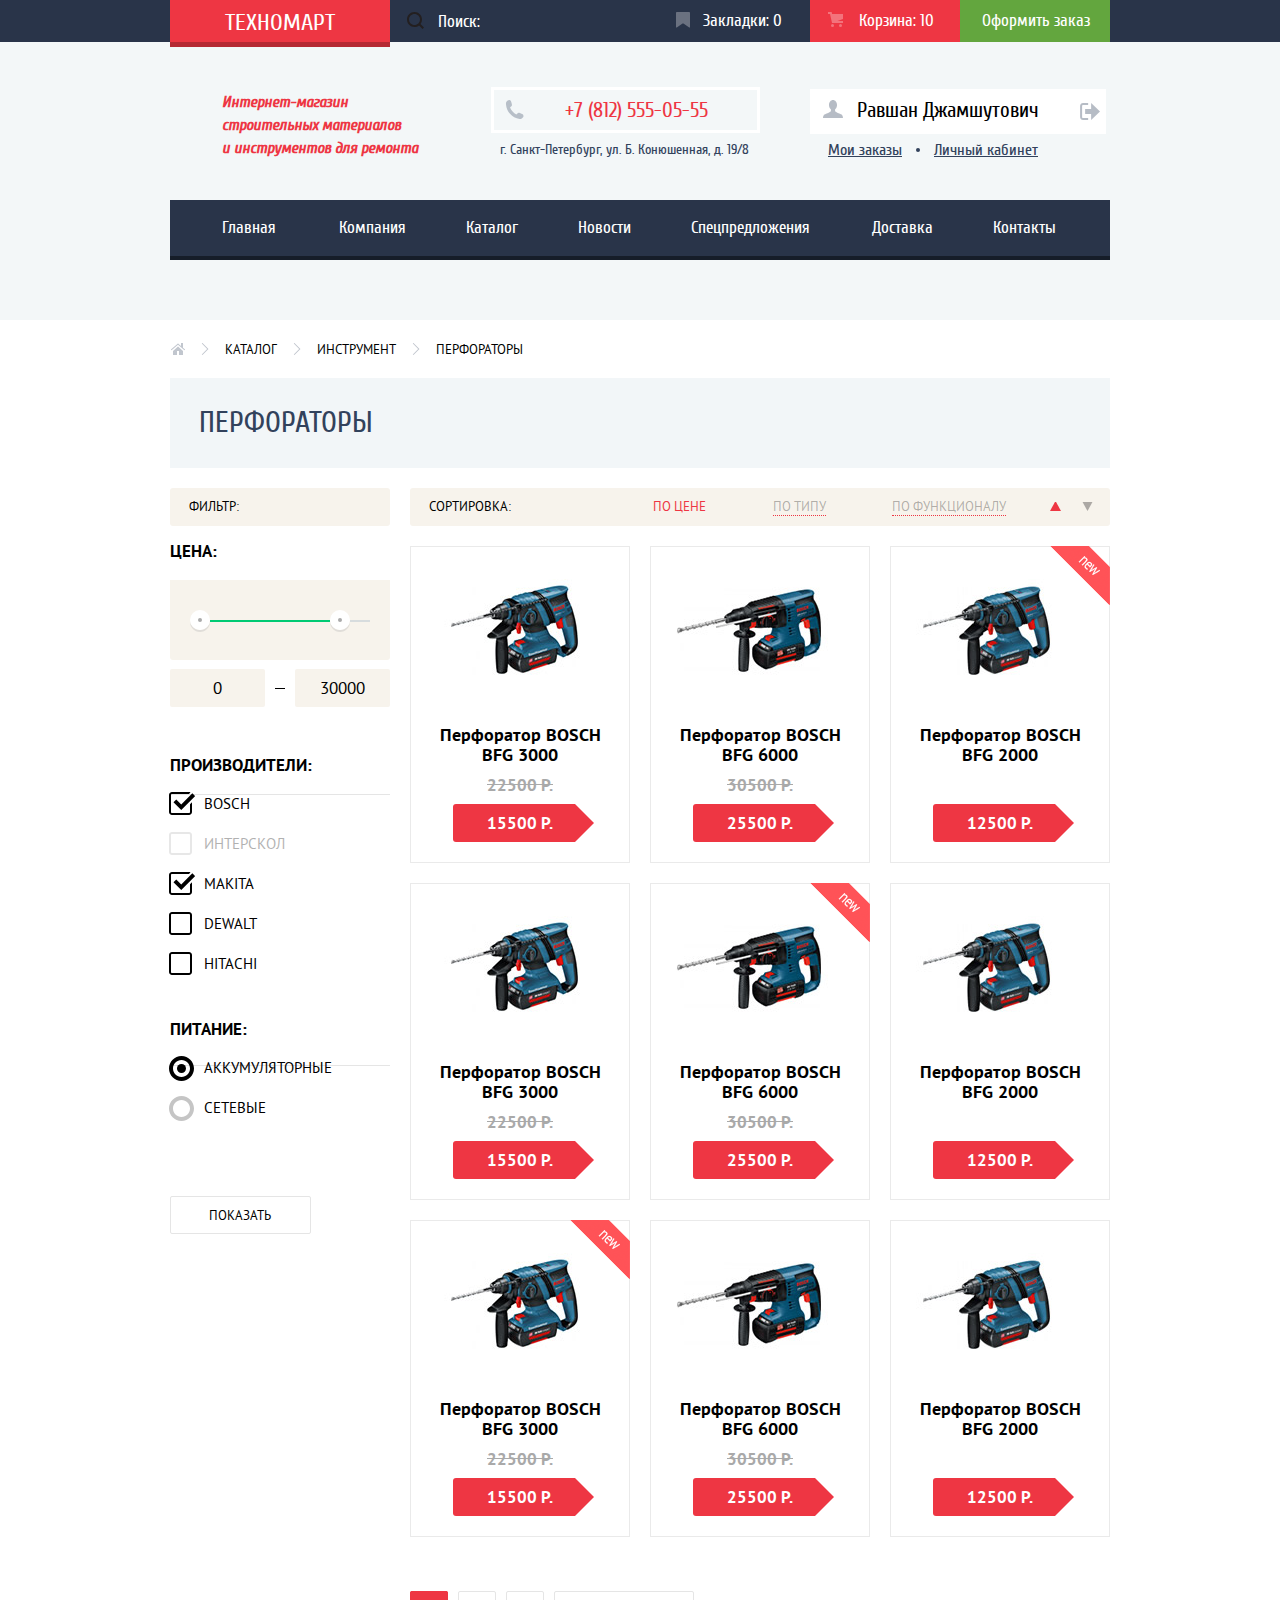
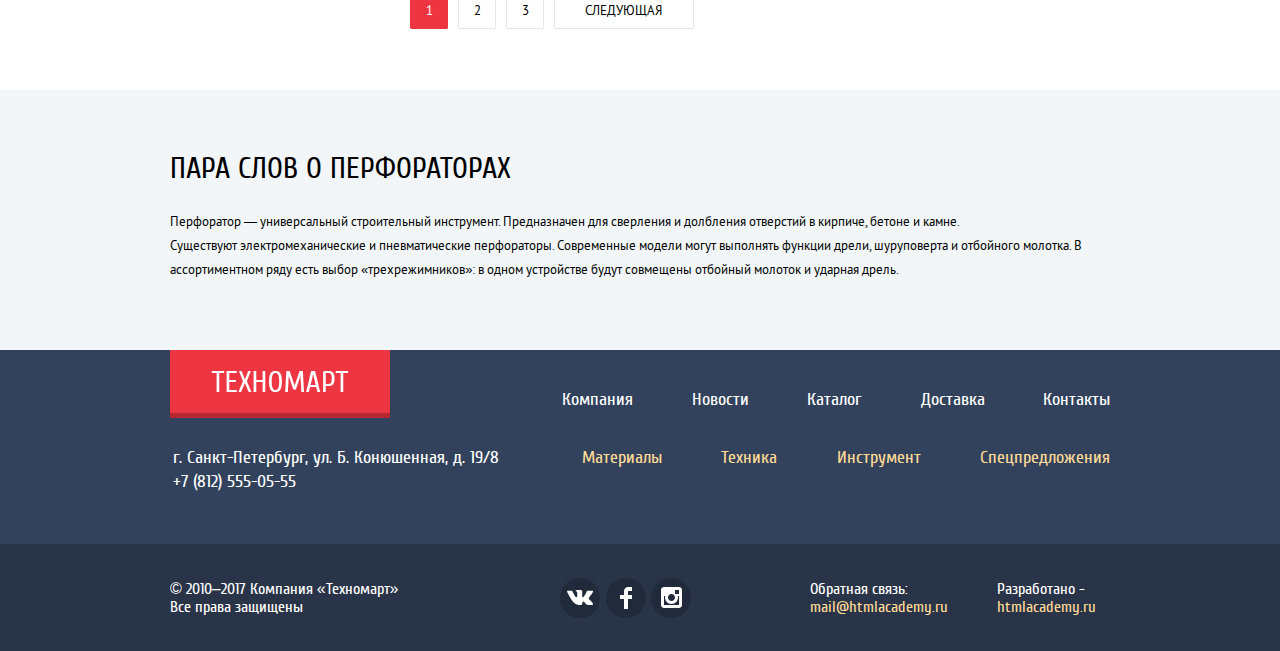
==== commit 36b8fb9d: "fix h1" ====
--- a/catalog.html
+++ b/catalog.html
@@ -24,7 +24,9 @@
       </div>
     </div>
     <div class="header-middle">
-      <h1>Интернет-магазин строительных материалов и инструментов для ремонта</h1>
+      <h1>Интернет-магазин строительных материалов<br> и инструментов для ремонта</h1>
+      <!--не представляется возможным добиться переноса строк, согласно макету, регулируя ширину блока,
+          считаю, что в данном случае применение тега <br> имеет право быть-->
       <div class="contacts contacts-catalog">
         <p class="phone-number"><a href="tel:+78125550555" title="Позвонить нам">+7 (812) 555-05-55</a></p>
         <p class="adress">г. Санкт-Петербург, ул. Б. Конюшенная, д. 19/8</p>
--- a/css/style.css
+++ b/css/style.css
@@ -352,8 +352,8 @@
   font-style: italic;
   color: #ee3643;
 
-  width: 192px ;
-  margin-left: 53px;
+  width: 197px ;
+  margin-left: 52px;
   margin-right: auto;
   margin-top: 49px;
 }
@@ -375,7 +375,7 @@
 .contacts .phone-number::before {
   position: absolute;
   content: "";
-  left: 13px;
+  left: 14px;
   width: 20px;
   height: 20px;
   background-image: url("../img/icon-phone.svg");
@@ -399,6 +399,7 @@
   text-align: center;
 
   width: 255px;
+  padding-left: 6px;
 }
 
 .user-name {
@@ -719,7 +720,7 @@
   font-weight: bold;
 
   margin-left: 22px;
-  margin-top: 22px;
+  margin-top: 21px;
   margin-bottom: 12px;
 }
 
@@ -1741,7 +1742,7 @@
 .footer-bottom p {
   margin: 0;
   padding: 0;
-  width: 226px;
+  width: 230px;
 }
 
 .footer-feedback {
@@ -1770,7 +1771,7 @@
 .footer-social {
   width: 135px;
   text-align: center;
-  margin-left: 163px;
+  margin-left: 158px;
   margin-right: 117px;
 
 }
